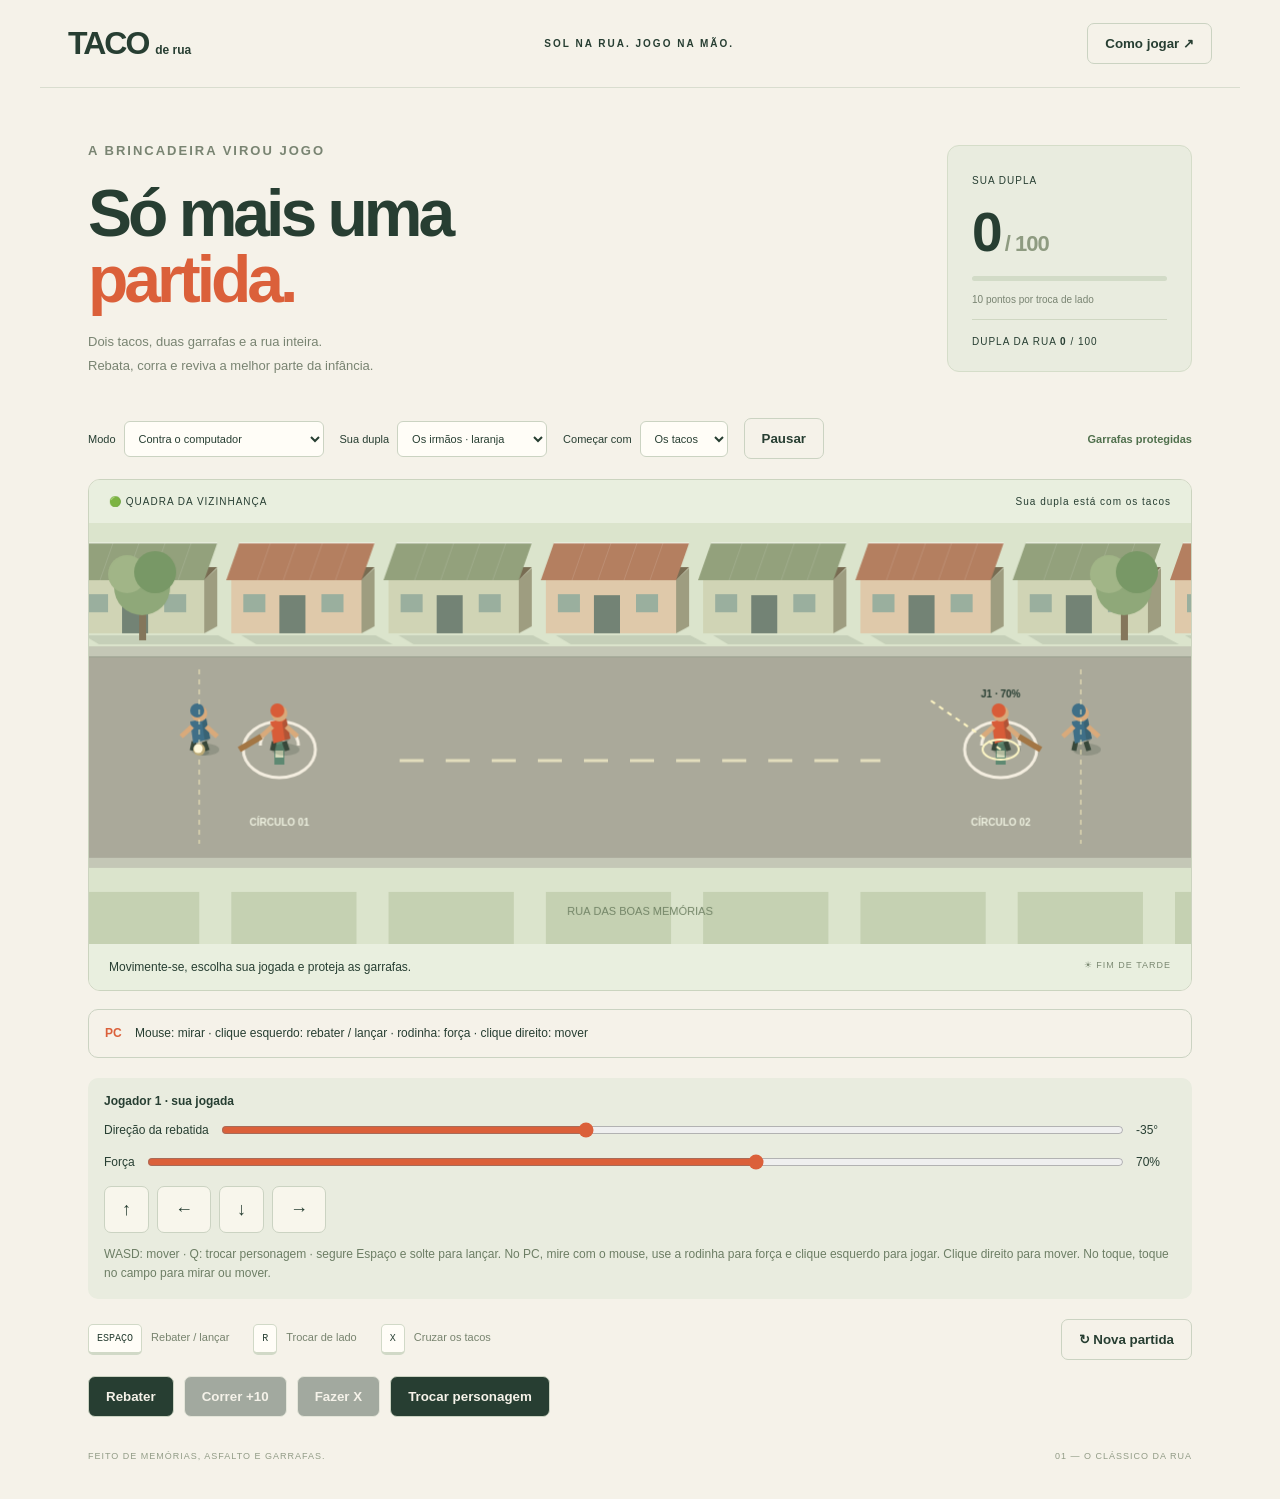
==== games/taco/index.html @ c6129a71 "Add illustrated childhood games hub with fullscreen player and Taco resume" ====
<!doctype html>
<html lang="pt-BR"><head><meta charset="utf-8"><meta name="viewport" content="width=device-width,initial-scale=1"><title>Taco de rua</title><link rel="stylesheet" href="../../style.css"></head>
<body><header><a href="../../" target="_top">TACO <small>de rua</small></a><span>SOL NA RUA. JOGO NA MÃO.</span><button id="help">Como jogar ↗</button></header><main>
<section class="intro"><div><p class="eyebrow">A BRINCADEIRA VIROU JOGO</p><h1>Só mais uma<br><em>partida.</em></h1><p>Dois tacos, duas garrafas e a rua inteira.<br>Rebata, corra e reviva a melhor parte da infância.</p></div><aside><label id="teamLabel">SUA DUPLA</label><strong><span id="score">0</span><small> / 100</small></strong><div class="progress"><i id="progress"></i></div><p>10 pontos por troca de lado</p><label><span id="enemyLabel">DUPLA DA RUA</span> <b id="enemyScore">0</b> / 100</label></aside></section>
<section class="match-options"><label>Modo <select id="mode"><option value="solo">Contra o computador</option><option value="local">2 jogadores no mesmo aparelho</option></select></label><label>Sua dupla <select id="team"><option value="orange">Os irmãos · laranja</option><option value="blue">Turma do bairro · azul</option></select></label><label>Começar com <select id="startRole"><option value="bat">Os tacos</option><option value="ball">A bolinha</option></select></label><button id="pause">Pausar</button><span id="danger">Garrafas protegidas</span></section><section class="game"><div class="strip"><span>🟢 QUADRA DA VIZINHANÇA</span><span id="phase">Com os tacos</span></div><canvas id="field" width="1100" height="420" aria-label="Rua com dois círculos, garrafas, batedores e lançadores"></canvas><div class="strip bottom"><span id="message" role="status" aria-live="polite">A bola vem aí!</span><span>☀ FIM DE TARDE</span></div></section>
<section class="mouse-guide"><span><b>PC</b> Mouse: mirar · clique esquerdo: rebater / lançar · rodinha: força · clique direito: mover</span><label id="mousePlayerLabel" hidden>Mouse controla <select id="mousePlayer"><option value="1">Jogador 1</option><option value="2">Jogador 2</option></select></label></section><section class="skill-controls"><div><b>Jogador 1 · sua jogada</b><label>Direção da rebatida <input id="angle1" type="range" min="-180" max="180" value="-35"><output id="angleValue1">-35°</output></label><label>Força <input id="power1" type="range" min="20" max="100" value="70"><output id="powerValue1">70%</output></label><div class="dpad" aria-label="Movimento do jogador 1"><button data-move="w">↑</button><button data-move="a">←</button><button data-move="s">↓</button><button data-move="d">→</button></div><p>WASD: mover · Q: trocar personagem · segure Espaço e solte para lançar. No PC, mire com o mouse, use a rodinha para força e clique esquerdo para jogar. Clique direito para mover. No toque, toque no campo para mirar ou mover.</p></div><div id="skill2" hidden><b>Jogador 2 · sua jogada</b><label>Direção da rebatida <input id="angle2" type="range" min="-180" max="180" value="35"><output id="angleValue2">35°</output></label><label>Força <input id="power2" type="range" min="20" max="100" value="70"><output id="powerValue2">70%</output></label><div class="dpad" aria-label="Movimento do jogador 2"><button data-move="arrowup">↑</button><button data-move="arrowleft">←</button><button data-move="arrowdown">↓</button><button data-move="arrowright">→</button></div><p>Setas: mover · /: trocar personagem · segure Enter e solte para lançar.</p></div></section><section class="controls"><span><kbd>ESPAÇO</kbd> Rebater / lançar</span><span><kbd>R</kbd> Trocar de lado</span><span><kbd>X</kbd> Cruzar os tacos</span><button id="restart">↻ Nova partida</button></section><section class="actions"><button id="hit">Rebater / lançar</button><button id="run">Correr +10</button><button id="cross">Fazer X</button><button id="switch">Trocar personagem</button><button id="aim">Alvo: direita ⇄</button><button id="climb">Subir no telhado</button></section><section id="localControls" hidden><p><b>Jogador 1</b> · Espaço: ação · R: correr · X: finalizar · Q: trocar personagem</p><p><b>Jogador 2</b> · Enter: ação · L: correr · K: finalizar · /: trocar personagem</p><div class="actions"><button id="p2hit">J2 · Lançar</button><button id="p2run">J2 · Correr</button><button id="p2cross">J2 · Fazer X</button><button id="p2switch">J2 · Trocar personagem</button><button id="p2climb">J2 · Subir no telhado</button><button id="p2aim">J2 · Alvo</button></div><p>As funções trocam; os controles de cada jogador continuam os mesmos. C (J1) ou M (J2) sobe/desce do telhado. Pegar uma rebatida no ar, antes de tocar o chão, dá vitória à dupla da bolinha.</p></section><footer>FEITO DE MEMÓRIAS, ASFALTO E GARRAFAS.<span>01 — O CLÁSSICO DA RUA</span></footer>
<dialog id="result"><p class="eyebrow">FIM DE PARTIDA</p><h2 id="resultTitle"></h2><p id="resultScore"></p><p id="resultStats"></p><button id="rematch">Bora uma revanche!</button><button id="dismissResult">Ver a rua</button></dialog><dialog id="rules"><button id="close" aria-label="Fechar">✕</button><p class="eyebrow">AS REGRAS DA NOSSA RUA</p><h2>Bora jogar taco?</h2><p><b>Movimento livre:</b> J1 usa WASD e Q para alternar os dois personagens. J2 usa as setas e / para alternar. Fora do círculo, sua garrafa fica vulnerável. R (J1) ou L (J2) manda a dupla correr para os círculos opostos; você também pode mover cada personagem manualmente.</p><p><b>Rebatida:</b> escolha direção e força nos controles e aperte Espaço (J1) ou Enter (J2) quando a bola estiver perto do taco. A posição, a direção e a força mudam onde a bola cai.</p><p><b>Mouse no PC:</b> mova o cursor no campo para mirar a rebatida ou o lançamento. Clique esquerdo executa a jogada com a força escolhida; a rodinha para cima aumenta a força e para baixo diminui. Clique direito manda o personagem até um ponto. No modo local, escolha qual jogador usa o mouse. A mira da rebatida permite todas as direções.</p><p><b>Bolinha:</b> mova seu personagem até a bola para pegá-la. No PC, clique direito manda o personagem selecionado até um ponto. No toque, tocar no campo ajusta a mira com a bola na mão ou manda o personagem até um ponto sem a bola. Escolha uma garrafa com o botão de alvo ou mire livremente. Segure Espaço/Enter para carregar e solte para lançar. Os botões lançam usando a força escolhida.</p><p>Cada troca completa vale 10 pontos. Aos 100, X (J1) ou K (J2) leva os tacos ao meio. Se a bola ficar no telhado, a corrida continua até 100 pontos. A dupla da bola usa C (J1), M (J2) ou o botão para subir, recuperar e depois descer. Não pode lançar de cima do telhado. Pegar uma rebatida no ar, antes do primeiro toque no chão, dá vitória à dupla da bola. Depois de pegar a bola, o lançador pode recuar, mas não avançar além da linha de coleta. Uma nova rebatida permite buscar a bola mais à frente. P pausa. O modo e a dupla escolhidos são aplicados em “Nova partida”.</p><button id="play">Entendi, bora!</button></dialog><script src="../../game.js"></script></main></body></html>
---- style.css ----
:root{--ink:#273e32;--paper:#f5f2e9;--orange:#db603a}*{box-sizing:border-box}body{margin:0;background:var(--paper);color:var(--ink);font-family:Arial,sans-serif}header{max-width:1200px;margin:auto;height:88px;display:flex;justify-content:space-between;align-items:center;border-bottom:1px solid #d9ddcf;padding:0 28px}header a{font-size:32px;font-weight:900;letter-spacing:-2px;text-decoration:none;color:var(--ink)}header small{font-size:12px;letter-spacing:0}header>span,.eyebrow{font-size:10px;letter-spacing:2px;font-weight:700}button{background:transparent;border:1px solid #cbd3c2;border-radius:7px;padding:12px 17px;color:var(--ink);font-weight:600;cursor:pointer}button:hover{background:#e1e7d7}button:focus-visible{outline:3px solid var(--orange)}main{max-width:1160px;margin:auto;padding:38px 28px}.intro{display:flex;align-items:center;justify-content:space-between;margin-bottom:28px}.eyebrow{color:var(--orange)}h1{font-size:66px;line-height:1;letter-spacing:-4px;margin:18px 0}h1 em{font-style:normal;color:var(--orange)}.intro p{color:#798472;font-size:13px;line-height:1.8}aside{background:#e9ecdf;width:245px;padding:24px;border:1px solid #d5ddc9;border-radius:12px}aside label{font-size:10px;letter-spacing:1px}aside strong{display:block;font-size:55px;letter-spacing:-3px;margin:12px 0}aside small{font-size:22px;color:#8e9b81;letter-spacing:-1px}aside p{font-size:10px!important}aside label:last-child{display:block;border-top:1px solid #cfd7c2;padding-top:16px}.progress{background:#d2dbc7;height:5px;border-radius:5px}.progress i{display:block;background:var(--orange);width:0;height:5px;transition:width .3s}.game{border:1px solid #cbd4bf;border-radius:12px;overflow:hidden}.strip{display:flex;justify-content:space-between;padding:16px 20px;font-size:10px;letter-spacing:1px;background:#e9efdf}.bottom{font-size:12px;letter-spacing:0;min-height:46px}.bottom>span:last-child{font-size:9px;letter-spacing:1px;color:#7b8972}canvas{display:block;width:100%;background:#dce4cd}.controls{display:flex;align-items:center;gap:24px;margin-top:20px;font-size:11px;color:#77836e}.controls button{margin-left:auto}kbd{display:inline-block;background:#fffdf7;border:1px solid #d1d9c7;border-bottom-width:3px;border-radius:5px;padding:8px;margin-right:6px;color:var(--ink);font-size:10px}.actions{display:flex;gap:10px;margin-top:16px}.actions button{background:var(--ink);color:var(--paper)}button[hidden]{display:none}footer{display:flex;justify-content:space-between;margin-top:34px;font-size:9px;letter-spacing:1px;color:#929c87}dialog{background:var(--paper);color:var(--ink);border:0;border-radius:14px;max-width:480px;padding:30px;line-height:1.6}dialog::backdrop{background:#20392bce}dialog p{font-size:14px}#close{float:right;border:0}#play{background:var(--ink);color:white}@media(max-width:650px){header{height:70px;padding:0 16px}header>span{display:none}main{padding:24px 14px}h1{font-size:46px}.intro{gap:14px}.intro p{font-size:11px}.eyebrow{font-size:8px;letter-spacing:1px}aside{width:150px;padding:15px}aside strong{font-size:38px}aside small{font-size:16px}aside label{font-size:8px}.controls{flex-wrap:wrap;gap:10px}.controls button{margin-left:0}.strip{padding:12px;font-size:8px}.bottom{font-size:10px}.bottom>span:last-child{display:none}.actions button{padding:13px 9px;font-size:11px;flex:1}footer{font-size:7px}footer span{display:none}}

.match-options{display:flex;align-items:center;gap:16px;margin:20px 0;font-size:11px;flex-wrap:wrap}.match-options label{display:flex;gap:8px;align-items:center}select{font:inherit;color:var(--ink);background:#fffdf7;border:1px solid #cbd3c2;border-radius:6px;padding:10px}#danger{margin-left:auto;color:#50704d;font-weight:700}#danger.exposed{color:#c34328}button:disabled{opacity:.4;cursor:default}.actions{flex-wrap:wrap}#aim{background:#e2e8d8;color:var(--ink)}.game.paused{opacity:.65}@media(max-width:650px){.match-options{gap:10px}.match-options label{flex:1;flex-wrap:wrap}#danger{margin-left:0}.actions button{min-width:90px}}

#localControls{margin-top:20px;padding:18px;background:#e9ecdf;border-radius:10px;font-size:12px;line-height:1.6}#localControls[hidden]{display:none}#result button{margin:5px 5px 0 0}#rematch{background:var(--ink);color:white}#resultTitle{font-size:28px}select{max-width:100%}

.skill-controls{display:flex;gap:20px;margin-top:20px}.skill-controls>div{flex:1;background:#e9ecdf;padding:16px;border-radius:10px;font-size:12px}.skill-controls label{display:flex;align-items:center;gap:10px;margin-top:12px;flex-wrap:wrap}.skill-controls input{flex:1;min-width:90px;accent-color:var(--orange)}.skill-controls output{min-width:40px}.skill-controls p{color:#6d7e65;line-height:1.6;margin-bottom:0}#skill2[hidden]{display:none}canvas{touch-action:none}.actions button{touch-action:manipulation}@media(max-width:650px){.skill-controls{flex-direction:column}}

.dpad{display:flex;gap:8px;margin-top:14px}.dpad button{min-width:45px;font-size:18px;background:#f8f6ec;touch-action:none;user-select:none}.dpad button:active{background:#d4ddc7}

.mouse-guide{display:flex;align-items:center;justify-content:space-between;gap:14px;flex-wrap:wrap;margin-top:18px;padding:14px 16px;border:1px solid #cbd3c2;border-radius:10px;font-size:12px;line-height:1.6}.mouse-guide b{color:var(--orange);margin-right:10px}.mouse-guide label{display:flex;align-items:center;gap:8px}.mouse-guide label[hidden]{display:none}canvas{cursor:crosshair}canvas:focus-visible{outline:3px solid var(--orange);outline-offset:-3px}

/* The hub provides navigation; leave the embedded game focused on its field. */
.embedded header,.embedded .intro,.embedded footer{display:none}.embedded main{max-width:1500px;padding:18px 24px}.embedded .match-options{margin-top:0}.embedded .game{margin-top:12px}@media(max-width:650px){.embedded main{padding:14px}}
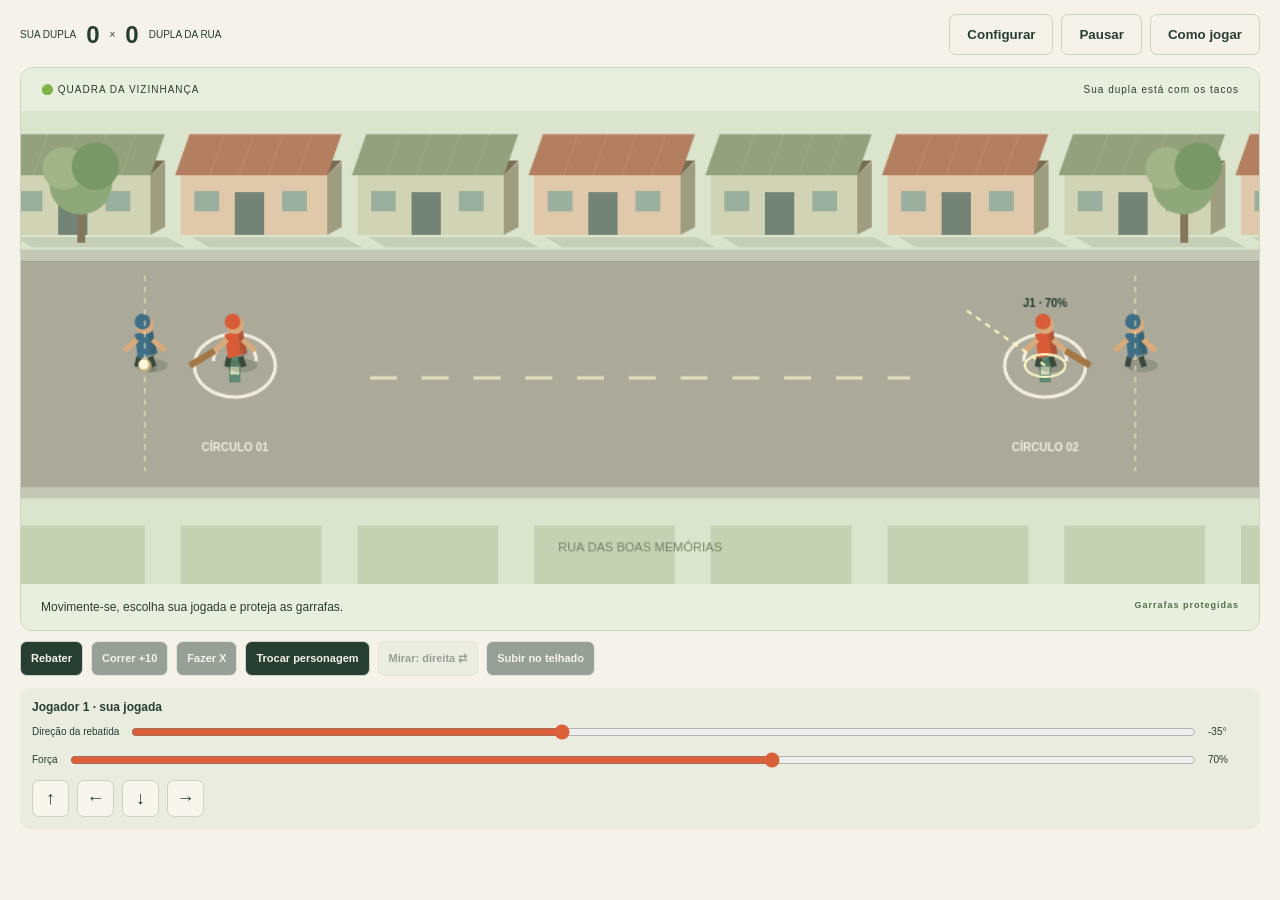
==== commit cca4267c: "Simplify Taco controls, expose roof actions and add imperfect catches" ====
--- a/games/taco/index.html
+++ b/games/taco/index.html
@@ -1,7 +1,6 @@
 <!doctype html>
 <html lang="pt-BR"><head><meta charset="utf-8"><meta name="viewport" content="width=device-width,initial-scale=1"><title>Taco de rua</title><link rel="stylesheet" href="../../style.css"></head>
-<body><header><a href="../../" target="_top">TACO <small>de rua</small></a><span>SOL NA RUA. JOGO NA MÃO.</span><button id="help">Como jogar ↗</button></header><main>
-<section class="intro"><div><p class="eyebrow">A BRINCADEIRA VIROU JOGO</p><h1>Só mais uma<br><em>partida.</em></h1><p>Dois tacos, duas garrafas e a rua inteira.<br>Rebata, corra e reviva a melhor parte da infância.</p></div><aside><label id="teamLabel">SUA DUPLA</label><strong><span id="score">0</span><small> / 100</small></strong><div class="progress"><i id="progress"></i></div><p>10 pontos por troca de lado</p><label><span id="enemyLabel">DUPLA DA RUA</span> <b id="enemyScore">0</b> / 100</label></aside></section>
-<section class="match-options"><label>Modo <select id="mode"><option value="solo">Contra o computador</option><option value="local">2 jogadores no mesmo aparelho</option></select></label><label>Sua dupla <select id="team"><option value="orange">Os irmãos · laranja</option><option value="blue">Turma do bairro · azul</option></select></label><label>Começar com <select id="startRole"><option value="bat">Os tacos</option><option value="ball">A bolinha</option></select></label><button id="pause">Pausar</button><span id="danger">Garrafas protegidas</span></section><section class="game"><div class="strip"><span>🟢 QUADRA DA VIZINHANÇA</span><span id="phase">Com os tacos</span></div><canvas id="field" width="1100" height="420" aria-label="Rua com dois círculos, garrafas, batedores e lançadores"></canvas><div class="strip bottom"><span id="message" role="status" aria-live="polite">A bola vem aí!</span><span>☀ FIM DE TARDE</span></div></section>
-<section class="mouse-guide"><span><b>PC</b> Mouse: mirar · clique esquerdo: rebater / lançar · rodinha: força · clique direito: mover</span><label id="mousePlayerLabel" hidden>Mouse controla <select id="mousePlayer"><option value="1">Jogador 1</option><option value="2">Jogador 2</option></select></label></section><section class="skill-controls"><div><b>Jogador 1 · sua jogada</b><label>Direção da rebatida <input id="angle1" type="range" min="-180" max="180" value="-35"><output id="angleValue1">-35°</output></label><label>Força <input id="power1" type="range" min="20" max="100" value="70"><output id="powerValue1">70%</output></label><div class="dpad" aria-label="Movimento do jogador 1"><button data-move="w">↑</button><button data-move="a">←</button><button data-move="s">↓</button><button data-move="d">→</button></div><p>WASD: mover · Q: trocar personagem · segure Espaço e solte para lançar. No PC, mire com o mouse, use a rodinha para força e clique esquerdo para jogar. Clique direito para mover. No toque, toque no campo para mirar ou mover.</p></div><div id="skill2" hidden><b>Jogador 2 · sua jogada</b><label>Direção da rebatida <input id="angle2" type="range" min="-180" max="180" value="35"><output id="angleValue2">35°</output></label><label>Força <input id="power2" type="range" min="20" max="100" value="70"><output id="powerValue2">70%</output></label><div class="dpad" aria-label="Movimento do jogador 2"><button data-move="arrowup">↑</button><button data-move="arrowleft">←</button><button data-move="arrowdown">↓</button><button data-move="arrowright">→</button></div><p>Setas: mover · /: trocar personagem · segure Enter e solte para lançar.</p></div></section><section class="controls"><span><kbd>ESPAÇO</kbd> Rebater / lançar</span><span><kbd>R</kbd> Trocar de lado</span><span><kbd>X</kbd> Cruzar os tacos</span><button id="restart">↻ Nova partida</button></section><section class="actions"><button id="hit">Rebater / lançar</button><button id="run">Correr +10</button><button id="cross">Fazer X</button><button id="switch">Trocar personagem</button><button id="aim">Alvo: direita ⇄</button><button id="climb">Subir no telhado</button></section><section id="localControls" hidden><p><b>Jogador 1</b> · Espaço: ação · R: correr · X: finalizar · Q: trocar personagem</p><p><b>Jogador 2</b> · Enter: ação · L: correr · K: finalizar · /: trocar personagem</p><div class="actions"><button id="p2hit">J2 · Lançar</button><button id="p2run">J2 · Correr</button><button id="p2cross">J2 · Fazer X</button><button id="p2switch">J2 · Trocar personagem</button><button id="p2climb">J2 · Subir no telhado</button><button id="p2aim">J2 · Alvo</button></div><p>As funções trocam; os controles de cada jogador continuam os mesmos. C (J1) ou M (J2) sobe/desce do telhado. Pegar uma rebatida no ar, antes de tocar o chão, dá vitória à dupla da bolinha.</p></section><footer>FEITO DE MEMÓRIAS, ASFALTO E GARRAFAS.<span>01 — O CLÁSSICO DA RUA</span></footer>
-<dialog id="result"><p class="eyebrow">FIM DE PARTIDA</p><h2 id="resultTitle"></h2><p id="resultScore"></p><p id="resultStats"></p><button id="rematch">Bora uma revanche!</button><button id="dismissResult">Ver a rua</button></dialog><dialog id="rules"><button id="close" aria-label="Fechar">✕</button><p class="eyebrow">AS REGRAS DA NOSSA RUA</p><h2>Bora jogar taco?</h2><p><b>Movimento livre:</b> J1 usa WASD e Q para alternar os dois personagens. J2 usa as setas e / para alternar. Fora do círculo, sua garrafa fica vulnerável. R (J1) ou L (J2) manda a dupla correr para os círculos opostos; você também pode mover cada personagem manualmente.</p><p><b>Rebatida:</b> escolha direção e força nos controles e aperte Espaço (J1) ou Enter (J2) quando a bola estiver perto do taco. A posição, a direção e a força mudam onde a bola cai.</p><p><b>Mouse no PC:</b> mova o cursor no campo para mirar a rebatida ou o lançamento. Clique esquerdo executa a jogada com a força escolhida; a rodinha para cima aumenta a força e para baixo diminui. Clique direito manda o personagem até um ponto. No modo local, escolha qual jogador usa o mouse. A mira da rebatida permite todas as direções.</p><p><b>Bolinha:</b> mova seu personagem até a bola para pegá-la. No PC, clique direito manda o personagem selecionado até um ponto. No toque, tocar no campo ajusta a mira com a bola na mão ou manda o personagem até um ponto sem a bola. Escolha uma garrafa com o botão de alvo ou mire livremente. Segure Espaço/Enter para carregar e solte para lançar. Os botões lançam usando a força escolhida.</p><p>Cada troca completa vale 10 pontos. Aos 100, X (J1) ou K (J2) leva os tacos ao meio. Se a bola ficar no telhado, a corrida continua até 100 pontos. A dupla da bola usa C (J1), M (J2) ou o botão para subir, recuperar e depois descer. Não pode lançar de cima do telhado. Pegar uma rebatida no ar, antes do primeiro toque no chão, dá vitória à dupla da bola. Depois de pegar a bola, o lançador pode recuar, mas não avançar além da linha de coleta. Uma nova rebatida permite buscar a bola mais à frente. P pausa. O modo e a dupla escolhidos são aplicados em “Nova partida”.</p><button id="play">Entendi, bora!</button></dialog><script src="../../game.js"></script></main></body></html>
+<body><header><a href="../../" target="_top">TACO <small>de rua</small></a><span>SOL NA RUA. JOGO NA MÃO.</span></header><main>
+<div class="game-toolbar"><div class="compact-score"><span id="teamLabel">SUA DUPLA</span> <b id="score">0</b><span>×</span><b id="enemyScore">0</b> <span id="enemyLabel">DUPLA DA RUA</span><div class="progress" hidden><i id="progress"></i></div></div><div><button id="settingsOpen">Configurar</button><button id="pause">Pausar</button><button id="help">Como jogar</button></div></div><section class="game"><div class="strip"><span>🟢 QUADRA DA VIZINHANÇA</span><span id="phase">Com os tacos</span></div><canvas id="field" width="1100" height="420" aria-label="Rua com dois círculos, garrafas, batedores e lançadores"></canvas><div class="strip bottom"><span id="message" role="status" aria-live="polite">A bola vem aí!</span><span id="danger">Garrafas protegidas</span></div></section>
+<section class="actions"><button id="hit">Rebater / lançar</button><button id="run">Correr +10</button><button id="cross">Fazer X</button><button id="switch">Trocar personagem</button><button id="aim">Alvo: direita ⇄</button><button id="climb">Subir no telhado</button></section><section id="localControls" hidden><div class="actions"><button id="p2hit">J2 · Lançar</button><button id="p2run">J2 · Correr</button><button id="p2cross">J2 · Fazer X</button><button id="p2switch">J2 · Trocar personagem</button><button id="p2climb">J2 · Subir no telhado</button><button id="p2aim">J2 · Alvo</button></div></section><section class="skill-controls"><div><b>Jogador 1 · sua jogada</b><label>Direção da rebatida <input id="angle1" type="range" min="-180" max="180" value="-35"><output id="angleValue1">-35°</output></label><label>Força <input id="power1" type="range" min="20" max="100" value="70"><output id="powerValue1">70%</output></label><div class="dpad" aria-label="Movimento do jogador 1"><button data-move="w">↑</button><button data-move="a">←</button><button data-move="s">↓</button><button data-move="d">→</button></div></div><div id="skill2" hidden><b>Jogador 2 · sua jogada</b><label>Direção da rebatida <input id="angle2" type="range" min="-180" max="180" value="35"><output id="angleValue2">35°</output></label><label>Força <input id="power2" type="range" min="20" max="100" value="70"><output id="powerValue2">70%</output></label><div class="dpad" aria-label="Movimento do jogador 2"><button data-move="arrowup">↑</button><button data-move="arrowleft">←</button><button data-move="arrowdown">↓</button><button data-move="arrowright">→</button></div></div></section><footer>FEITO DE MEMÓRIAS, ASFALTO E GARRAFAS.<span>01 — O CLÁSSICO DA RUA</span></footer>
+<dialog id="settings"><button id="settingsClose" aria-label="Fechar configurações">✕</button><h2>Sua partida</h2><section class="match-options"><label>Modo <select id="mode"><option value="solo">Contra o computador</option><option value="local">2 jogadores no mesmo aparelho</option></select></label><label>Sua dupla <select id="team"><option value="orange">Os irmãos · laranja</option><option value="blue">Turma do bairro · azul</option></select></label><label>Começar com <select id="startRole"><option value="bat">Os tacos</option><option value="ball">A bolinha</option></select></label></section><label id="mousePlayerLabel" hidden>Mouse controla <select id="mousePlayer"><option value="1">Jogador 1</option><option value="2">Jogador 2</option></select></label><button id="restart">Aplicar e começar nova partida</button></dialog><dialog id="result"><p class="eyebrow">FIM DE PARTIDA</p><h2 id="resultTitle"></h2><p id="resultScore"></p><p id="resultStats"></p><button id="rematch">Bora uma revanche!</button><button id="dismissResult">Ver a rua</button></dialog><dialog id="rules"><button id="close" aria-label="Fechar">✕</button><p class="eyebrow">AS REGRAS DA NOSSA RUA</p><h2>Bora jogar taco?</h2><p><b>Pegar a bola:</b> bolas rápidas podem escapar das mãos e cair. Se a tentativa no ar falhar, não há vitória. Use os botões Subir/Descer para buscar no telhado; ficam disponíveis para a dupla lançadora quando existe uma bola no telhado.</p><p><b>Movimento livre:</b> J1 usa WASD e Q para alternar os dois personagens. J2 usa as setas e / para alternar. Fora do círculo, sua garrafa fica vulnerável. R (J1) ou L (J2) manda a dupla correr para os círculos opostos; você também pode mover cada personagem manualmente.</p><p><b>Rebatida:</b> escolha direção e força nos controles e aperte Espaço (J1) ou Enter (J2) quando a bola estiver perto do taco. A posição, a direção e a força mudam onde a bola cai.</p><p><b>Mouse no PC:</b> mova o cursor no campo para mirar a rebatida ou o lançamento. Clique esquerdo executa a jogada com a força escolhida; a rodinha para cima aumenta a força e para baixo diminui. Clique direito manda o personagem até um ponto. No modo local, escolha qual jogador usa o mouse. A mira da rebatida permite todas as direções.</p><p><b>Bolinha:</b> mova seu personagem até a bola para pegá-la. No PC, clique direito manda o personagem selecionado até um ponto. No toque, tocar no campo ajusta a mira com a bola na mão ou manda o personagem até um ponto sem a bola. Escolha uma garrafa com o botão de alvo ou mire livremente. Segure Espaço/Enter para carregar e solte para lançar. Os botões lançam usando a força escolhida.</p><p>Cada troca completa vale 10 pontos. Aos 100, X (J1) ou K (J2) leva os tacos ao meio. Se a bola ficar no telhado, a corrida continua até 100 pontos. A dupla da bola usa C (J1), M (J2) ou o botão para subir, recuperar e depois descer. Não pode lançar de cima do telhado. Pegar uma rebatida no ar, antes do primeiro toque no chão, dá vitória à dupla da bola. Depois de pegar a bola, o lançador pode recuar, mas não avançar além da linha de coleta. Uma nova rebatida permite buscar a bola mais à frente. P pausa. O modo e a dupla escolhidos são aplicados em “Nova partida”.</p><button id="play">Entendi, bora!</button></dialog><script src="../../game.js"></script></main></body></html>
--- a/style.css
+++ b/style.css
@@ -12,3 +12,5 @@
 
 /* The hub provides navigation; leave the embedded game focused on its field. */
 .embedded header,.embedded .intro,.embedded footer{display:none}.embedded main{max-width:1500px;padding:18px 24px}.embedded .match-options{margin-top:0}.embedded .game{margin-top:12px}@media(max-width:650px){.embedded main{padding:14px}}
+/* Compact play screen: help and setup live in dialogs. */
+header,.intro,footer{display:none}main,.embedded main{max-width:1400px;padding:14px 20px}.game-toolbar{display:flex;align-items:center;justify-content:space-between;gap:12px;margin-bottom:12px}.game-toolbar>div:last-child{display:flex;gap:8px}.compact-score{display:flex;align-items:center;gap:10px;font-size:10px}.compact-score b{font-size:24px}.skill-controls{margin-top:12px;gap:12px}.skill-controls>div{padding:12px}.skill-controls label{margin-top:8px;font-size:10px}.dpad{margin-top:10px}.dpad button{padding:7px;min-width:37px}.actions{margin-top:10px;gap:8px}.actions button{padding:10px;font-size:11px}#localControls{padding:12px;margin-top:12px}.game-bottom{padding:10px}#settings .match-options{flex-direction:column;align-items:stretch}#settingsClose{float:right;border:0}#settings #mousePlayerLabel{display:flex;gap:8px;align-items:center;margin:16px 0}#settings #mousePlayerLabel[hidden]{display:none}#rules{max-height:85dvh;overflow:auto}#close{position:sticky;top:0;background:var(--paper)}button:disabled{opacity:.45;cursor:default}@media(max-width:650px){main,.embedded main{padding:10px}.game-toolbar{flex-wrap:wrap}.game-toolbar>div:last-child{margin-left:auto}.game-toolbar button{font-size:10px;padding:9px}.compact-score{font-size:8px}.skill-controls{gap:8px}.skill-controls>div{padding:10px}.skill-controls input{min-width:60px}.actions button{min-width:85px}#danger{font-size:8px}}
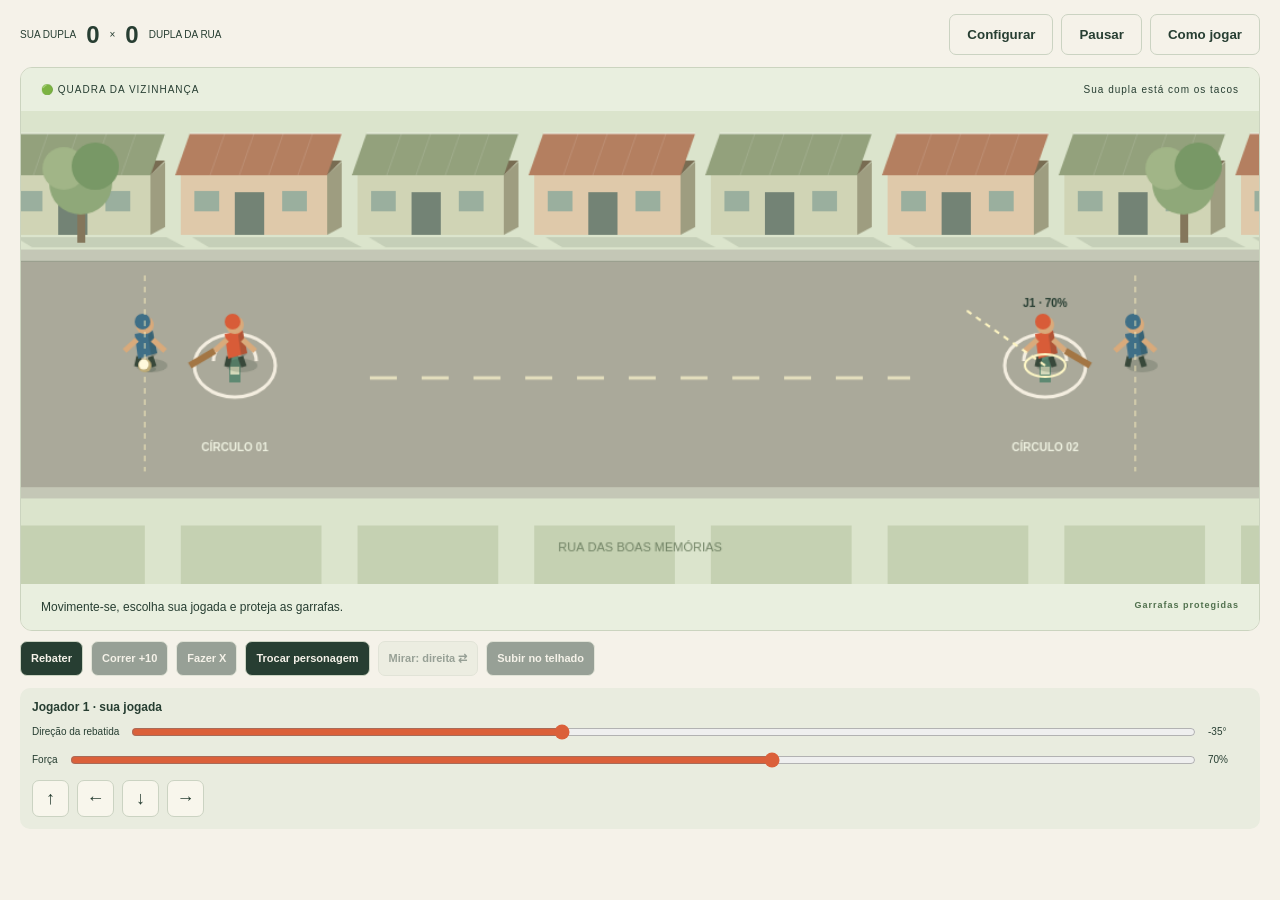
==== commit 54953749: "Restrict rebatted ball collection to the opposite-side fielder" ====
--- a/games/taco/index.html
+++ b/games/taco/index.html
@@ -3,4 +3,4 @@
 <body><header><a href="../../" target="_top">TACO <small>de rua</small></a><span>SOL NA RUA. JOGO NA MÃO.</span></header><main>
 <div class="game-toolbar"><div class="compact-score"><span id="teamLabel">SUA DUPLA</span> <b id="score">0</b><span>×</span><b id="enemyScore">0</b> <span id="enemyLabel">DUPLA DA RUA</span><div class="progress" hidden><i id="progress"></i></div></div><div><button id="settingsOpen">Configurar</button><button id="pause">Pausar</button><button id="help">Como jogar</button></div></div><section class="game"><div class="strip"><span>🟢 QUADRA DA VIZINHANÇA</span><span id="phase">Com os tacos</span></div><canvas id="field" width="1100" height="420" aria-label="Rua com dois círculos, garrafas, batedores e lançadores"></canvas><div class="strip bottom"><span id="message" role="status" aria-live="polite">A bola vem aí!</span><span id="danger">Garrafas protegidas</span></div></section>
 <section class="actions"><button id="hit">Rebater / lançar</button><button id="run">Correr +10</button><button id="cross">Fazer X</button><button id="switch">Trocar personagem</button><button id="aim">Alvo: direita ⇄</button><button id="climb">Subir no telhado</button></section><section id="localControls" hidden><div class="actions"><button id="p2hit">J2 · Lançar</button><button id="p2run">J2 · Correr</button><button id="p2cross">J2 · Fazer X</button><button id="p2switch">J2 · Trocar personagem</button><button id="p2climb">J2 · Subir no telhado</button><button id="p2aim">J2 · Alvo</button></div></section><section class="skill-controls"><div><b>Jogador 1 · sua jogada</b><label>Direção da rebatida <input id="angle1" type="range" min="-180" max="180" value="-35"><output id="angleValue1">-35°</output></label><label>Força <input id="power1" type="range" min="20" max="100" value="70"><output id="powerValue1">70%</output></label><div class="dpad" aria-label="Movimento do jogador 1"><button data-move="w">↑</button><button data-move="a">←</button><button data-move="s">↓</button><button data-move="d">→</button></div></div><div id="skill2" hidden><b>Jogador 2 · sua jogada</b><label>Direção da rebatida <input id="angle2" type="range" min="-180" max="180" value="35"><output id="angleValue2">35°</output></label><label>Força <input id="power2" type="range" min="20" max="100" value="70"><output id="powerValue2">70%</output></label><div class="dpad" aria-label="Movimento do jogador 2"><button data-move="arrowup">↑</button><button data-move="arrowleft">←</button><button data-move="arrowdown">↓</button><button data-move="arrowright">→</button></div></div></section><footer>FEITO DE MEMÓRIAS, ASFALTO E GARRAFAS.<span>01 — O CLÁSSICO DA RUA</span></footer>
-<dialog id="settings"><button id="settingsClose" aria-label="Fechar configurações">✕</button><h2>Sua partida</h2><section class="match-options"><label>Modo <select id="mode"><option value="solo">Contra o computador</option><option value="local">2 jogadores no mesmo aparelho</option></select></label><label>Sua dupla <select id="team"><option value="orange">Os irmãos · laranja</option><option value="blue">Turma do bairro · azul</option></select></label><label>Começar com <select id="startRole"><option value="bat">Os tacos</option><option value="ball">A bolinha</option></select></label></section><label id="mousePlayerLabel" hidden>Mouse controla <select id="mousePlayer"><option value="1">Jogador 1</option><option value="2">Jogador 2</option></select></label><button id="restart">Aplicar e começar nova partida</button></dialog><dialog id="result"><p class="eyebrow">FIM DE PARTIDA</p><h2 id="resultTitle"></h2><p id="resultScore"></p><p id="resultStats"></p><button id="rematch">Bora uma revanche!</button><button id="dismissResult">Ver a rua</button></dialog><dialog id="rules"><button id="close" aria-label="Fechar">✕</button><p class="eyebrow">AS REGRAS DA NOSSA RUA</p><h2>Bora jogar taco?</h2><p><b>Pegar a bola:</b> bolas rápidas podem escapar das mãos e cair. Se a tentativa no ar falhar, não há vitória. Use os botões Subir/Descer para buscar no telhado; ficam disponíveis para a dupla lançadora quando existe uma bola no telhado.</p><p><b>Movimento livre:</b> J1 usa WASD e Q para alternar os dois personagens. J2 usa as setas e / para alternar. Fora do círculo, sua garrafa fica vulnerável. R (J1) ou L (J2) manda a dupla correr para os círculos opostos; você também pode mover cada personagem manualmente.</p><p><b>Rebatida:</b> escolha direção e força nos controles e aperte Espaço (J1) ou Enter (J2) quando a bola estiver perto do taco. A posição, a direção e a força mudam onde a bola cai.</p><p><b>Mouse no PC:</b> mova o cursor no campo para mirar a rebatida ou o lançamento. Clique esquerdo executa a jogada com a força escolhida; a rodinha para cima aumenta a força e para baixo diminui. Clique direito manda o personagem até um ponto. No modo local, escolha qual jogador usa o mouse. A mira da rebatida permite todas as direções.</p><p><b>Bolinha:</b> mova seu personagem até a bola para pegá-la. No PC, clique direito manda o personagem selecionado até um ponto. No toque, tocar no campo ajusta a mira com a bola na mão ou manda o personagem até um ponto sem a bola. Escolha uma garrafa com o botão de alvo ou mire livremente. Segure Espaço/Enter para carregar e solte para lançar. Os botões lançam usando a força escolhida.</p><p>Cada troca completa vale 10 pontos. Aos 100, X (J1) ou K (J2) leva os tacos ao meio. Se a bola ficar no telhado, a corrida continua até 100 pontos. A dupla da bola usa C (J1), M (J2) ou o botão para subir, recuperar e depois descer. Não pode lançar de cima do telhado. Pegar uma rebatida no ar, antes do primeiro toque no chão, dá vitória à dupla da bola. Depois de pegar a bola, o lançador pode recuar, mas não avançar além da linha de coleta. Uma nova rebatida permite buscar a bola mais à frente. P pausa. O modo e a dupla escolhidos são aplicados em “Nova partida”.</p><button id="play">Entendi, bora!</button></dialog><script src="../../game.js"></script></main></body></html>
+<dialog id="settings"><button id="settingsClose" aria-label="Fechar configurações">✕</button><h2>Sua partida</h2><section class="match-options"><label>Modo <select id="mode"><option value="solo">Contra o computador</option><option value="local">2 jogadores no mesmo aparelho</option></select></label><label>Sua dupla <select id="team"><option value="orange">Os irmãos · laranja</option><option value="blue">Turma do bairro · azul</option></select></label><label>Começar com <select id="startRole"><option value="bat">Os tacos</option><option value="ball">A bolinha</option></select></label></section><label id="mousePlayerLabel" hidden>Mouse controla <select id="mousePlayer"><option value="1">Jogador 1</option><option value="2">Jogador 2</option></select></label><button id="restart">Aplicar e começar nova partida</button></dialog><dialog id="result"><p class="eyebrow">FIM DE PARTIDA</p><h2 id="resultTitle"></h2><p id="resultScore"></p><p id="resultStats"></p><button id="rematch">Bora uma revanche!</button><button id="dismissResult">Ver a rua</button></dialog><dialog id="rules"><button id="close" aria-label="Fechar">✕</button><p class="eyebrow">AS REGRAS DA NOSSA RUA</p><h2>Bora jogar taco?</h2><p><b>Lado da coleta:</b> rebatida do batedor da direita só pode ser recolhida pelo lançador da esquerda; rebatida da esquerda, só pelo lançador da direita. Vale no chão, no ar e no telhado, mesmo depois das corridas. Troque de personagem para controlar o lançador correto.</p><p><b>Pegar a bola:</b> bolas rápidas podem escapar das mãos e cair. Se a tentativa no ar falhar, não há vitória. Use os botões Subir/Descer para buscar no telhado; ficam disponíveis para a dupla lançadora quando existe uma bola no telhado.</p><p><b>Movimento livre:</b> J1 usa WASD e Q para alternar os dois personagens. J2 usa as setas e / para alternar. Fora do círculo, sua garrafa fica vulnerável. R (J1) ou L (J2) manda a dupla correr para os círculos opostos; você também pode mover cada personagem manualmente.</p><p><b>Rebatida:</b> escolha direção e força nos controles e aperte Espaço (J1) ou Enter (J2) quando a bola estiver perto do taco. A posição, a direção e a força mudam onde a bola cai.</p><p><b>Mouse no PC:</b> mova o cursor no campo para mirar a rebatida ou o lançamento. Clique esquerdo executa a jogada com a força escolhida; a rodinha para cima aumenta a força e para baixo diminui. Clique direito manda o personagem até um ponto. No modo local, escolha qual jogador usa o mouse. A mira da rebatida permite todas as direções.</p><p><b>Bolinha:</b> mova seu personagem até a bola para pegá-la. No PC, clique direito manda o personagem selecionado até um ponto. No toque, tocar no campo ajusta a mira com a bola na mão ou manda o personagem até um ponto sem a bola. Escolha uma garrafa com o botão de alvo ou mire livremente. Segure Espaço/Enter para carregar e solte para lançar. Os botões lançam usando a força escolhida.</p><p>Cada troca completa vale 10 pontos. Aos 100, X (J1) ou K (J2) leva os tacos ao meio. Se a bola ficar no telhado, a corrida continua até 100 pontos. A dupla da bola usa C (J1), M (J2) ou o botão para subir, recuperar e depois descer. Não pode lançar de cima do telhado. Pegar uma rebatida no ar, antes do primeiro toque no chão, dá vitória à dupla da bola. Depois de pegar a bola, o lançador pode recuar, mas não avançar além da linha de coleta. Uma nova rebatida permite buscar a bola mais à frente. P pausa. O modo e a dupla escolhidos são aplicados em “Nova partida”.</p><button id="play">Entendi, bora!</button></dialog><script src="../../game.js"></script></main></body></html>
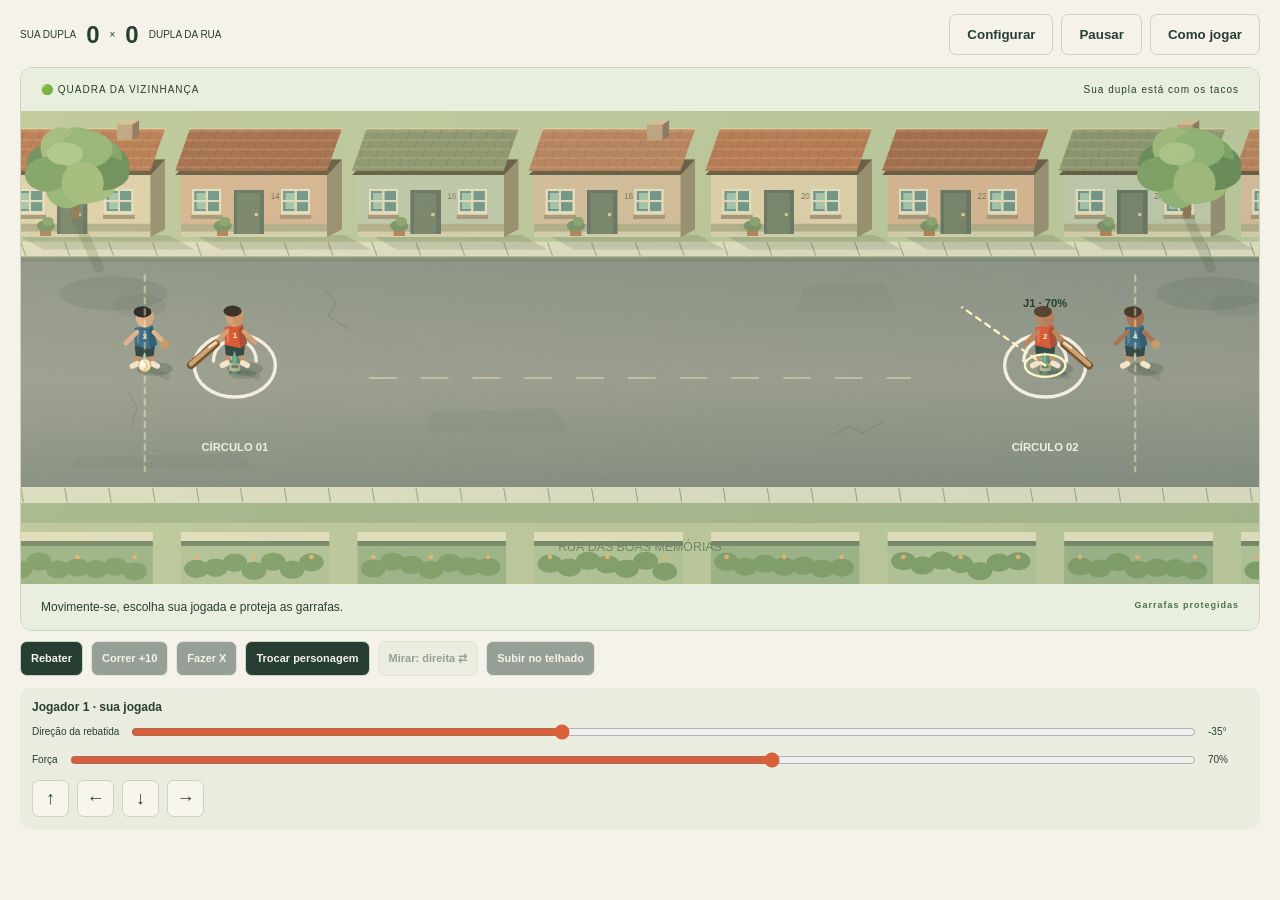
==== commit 65c503de: "Upgrade Taco graphics with textured scenery, animated players and visual effects" ====
--- a/games/taco/index.html
+++ b/games/taco/index.html
@@ -3,4 +3,4 @@
 <body><header><a href="../../" target="_top">TACO <small>de rua</small></a><span>SOL NA RUA. JOGO NA MÃO.</span></header><main>
 <div class="game-toolbar"><div class="compact-score"><span id="teamLabel">SUA DUPLA</span> <b id="score">0</b><span>×</span><b id="enemyScore">0</b> <span id="enemyLabel">DUPLA DA RUA</span><div class="progress" hidden><i id="progress"></i></div></div><div><button id="settingsOpen">Configurar</button><button id="pause">Pausar</button><button id="help">Como jogar</button></div></div><section class="game"><div class="strip"><span>🟢 QUADRA DA VIZINHANÇA</span><span id="phase">Com os tacos</span></div><canvas id="field" width="1100" height="420" aria-label="Rua com dois círculos, garrafas, batedores e lançadores"></canvas><div class="strip bottom"><span id="message" role="status" aria-live="polite">A bola vem aí!</span><span id="danger">Garrafas protegidas</span></div></section>
 <section class="actions"><button id="hit">Rebater / lançar</button><button id="run">Correr +10</button><button id="cross">Fazer X</button><button id="switch">Trocar personagem</button><button id="aim">Alvo: direita ⇄</button><button id="climb">Subir no telhado</button></section><section id="localControls" hidden><div class="actions"><button id="p2hit">J2 · Lançar</button><button id="p2run">J2 · Correr</button><button id="p2cross">J2 · Fazer X</button><button id="p2switch">J2 · Trocar personagem</button><button id="p2climb">J2 · Subir no telhado</button><button id="p2aim">J2 · Alvo</button></div></section><section class="skill-controls"><div><b>Jogador 1 · sua jogada</b><label>Direção da rebatida <input id="angle1" type="range" min="-180" max="180" value="-35"><output id="angleValue1">-35°</output></label><label>Força <input id="power1" type="range" min="20" max="100" value="70"><output id="powerValue1">70%</output></label><div class="dpad" aria-label="Movimento do jogador 1"><button data-move="w">↑</button><button data-move="a">←</button><button data-move="s">↓</button><button data-move="d">→</button></div></div><div id="skill2" hidden><b>Jogador 2 · sua jogada</b><label>Direção da rebatida <input id="angle2" type="range" min="-180" max="180" value="35"><output id="angleValue2">35°</output></label><label>Força <input id="power2" type="range" min="20" max="100" value="70"><output id="powerValue2">70%</output></label><div class="dpad" aria-label="Movimento do jogador 2"><button data-move="arrowup">↑</button><button data-move="arrowleft">←</button><button data-move="arrowdown">↓</button><button data-move="arrowright">→</button></div></div></section><footer>FEITO DE MEMÓRIAS, ASFALTO E GARRAFAS.<span>01 — O CLÁSSICO DA RUA</span></footer>
-<dialog id="settings"><button id="settingsClose" aria-label="Fechar configurações">✕</button><h2>Sua partida</h2><section class="match-options"><label>Modo <select id="mode"><option value="solo">Contra o computador</option><option value="local">2 jogadores no mesmo aparelho</option></select></label><label>Sua dupla <select id="team"><option value="orange">Os irmãos · laranja</option><option value="blue">Turma do bairro · azul</option></select></label><label>Começar com <select id="startRole"><option value="bat">Os tacos</option><option value="ball">A bolinha</option></select></label></section><label id="mousePlayerLabel" hidden>Mouse controla <select id="mousePlayer"><option value="1">Jogador 1</option><option value="2">Jogador 2</option></select></label><button id="restart">Aplicar e começar nova partida</button></dialog><dialog id="result"><p class="eyebrow">FIM DE PARTIDA</p><h2 id="resultTitle"></h2><p id="resultScore"></p><p id="resultStats"></p><button id="rematch">Bora uma revanche!</button><button id="dismissResult">Ver a rua</button></dialog><dialog id="rules"><button id="close" aria-label="Fechar">✕</button><p class="eyebrow">AS REGRAS DA NOSSA RUA</p><h2>Bora jogar taco?</h2><p><b>Lado da coleta:</b> rebatida do batedor da direita só pode ser recolhida pelo lançador da esquerda; rebatida da esquerda, só pelo lançador da direita. Vale no chão, no ar e no telhado, mesmo depois das corridas. Troque de personagem para controlar o lançador correto.</p><p><b>Pegar a bola:</b> bolas rápidas podem escapar das mãos e cair. Se a tentativa no ar falhar, não há vitória. Use os botões Subir/Descer para buscar no telhado; ficam disponíveis para a dupla lançadora quando existe uma bola no telhado.</p><p><b>Movimento livre:</b> J1 usa WASD e Q para alternar os dois personagens. J2 usa as setas e / para alternar. Fora do círculo, sua garrafa fica vulnerável. R (J1) ou L (J2) manda a dupla correr para os círculos opostos; você também pode mover cada personagem manualmente.</p><p><b>Rebatida:</b> escolha direção e força nos controles e aperte Espaço (J1) ou Enter (J2) quando a bola estiver perto do taco. A posição, a direção e a força mudam onde a bola cai.</p><p><b>Mouse no PC:</b> mova o cursor no campo para mirar a rebatida ou o lançamento. Clique esquerdo executa a jogada com a força escolhida; a rodinha para cima aumenta a força e para baixo diminui. Clique direito manda o personagem até um ponto. No modo local, escolha qual jogador usa o mouse. A mira da rebatida permite todas as direções.</p><p><b>Bolinha:</b> mova seu personagem até a bola para pegá-la. No PC, clique direito manda o personagem selecionado até um ponto. No toque, tocar no campo ajusta a mira com a bola na mão ou manda o personagem até um ponto sem a bola. Escolha uma garrafa com o botão de alvo ou mire livremente. Segure Espaço/Enter para carregar e solte para lançar. Os botões lançam usando a força escolhida.</p><p>Cada troca completa vale 10 pontos. Aos 100, X (J1) ou K (J2) leva os tacos ao meio. Se a bola ficar no telhado, a corrida continua até 100 pontos. A dupla da bola usa C (J1), M (J2) ou o botão para subir, recuperar e depois descer. Não pode lançar de cima do telhado. Pegar uma rebatida no ar, antes do primeiro toque no chão, dá vitória à dupla da bola. Depois de pegar a bola, o lançador pode recuar, mas não avançar além da linha de coleta. Uma nova rebatida permite buscar a bola mais à frente. P pausa. O modo e a dupla escolhidos são aplicados em “Nova partida”.</p><button id="play">Entendi, bora!</button></dialog><script src="../../game.js"></script></main></body></html>
+<dialog id="settings"><button id="settingsClose" aria-label="Fechar configurações">✕</button><h2>Sua partida</h2><section class="match-options"><label>Modo <select id="mode"><option value="solo">Contra o computador</option><option value="local">2 jogadores no mesmo aparelho</option></select></label><label>Sua dupla <select id="team"><option value="orange">Os irmãos · laranja</option><option value="blue">Turma do bairro · azul</option></select></label><label>Começar com <select id="startRole"><option value="bat">Os tacos</option><option value="ball">A bolinha</option></select></label></section><label id="mousePlayerLabel" hidden>Mouse controla <select id="mousePlayer"><option value="1">Jogador 1</option><option value="2">Jogador 2</option></select></label><button id="restart">Aplicar e começar nova partida</button></dialog><dialog id="result"><p class="eyebrow">FIM DE PARTIDA</p><h2 id="resultTitle"></h2><p id="resultScore"></p><p id="resultStats"></p><button id="rematch">Bora uma revanche!</button><button id="dismissResult">Ver a rua</button></dialog><dialog id="rules"><button id="close" aria-label="Fechar">✕</button><p class="eyebrow">AS REGRAS DA NOSSA RUA</p><h2>Bora jogar taco?</h2><p><b>Lado da coleta:</b> rebatida do batedor da direita só pode ser recolhida pelo lançador da esquerda; rebatida da esquerda, só pelo lançador da direita. Vale no chão, no ar e no telhado, mesmo depois das corridas. Troque de personagem para controlar o lançador correto.</p><p><b>Pegar a bola:</b> bolas rápidas podem escapar das mãos e cair. Se a tentativa no ar falhar, não há vitória. Use os botões Subir/Descer para buscar no telhado; ficam disponíveis para a dupla lançadora quando existe uma bola no telhado.</p><p><b>Movimento livre:</b> J1 usa WASD e Q para alternar os dois personagens. J2 usa as setas e / para alternar. Fora do círculo, sua garrafa fica vulnerável. R (J1) ou L (J2) manda a dupla correr para os círculos opostos; você também pode mover cada personagem manualmente.</p><p><b>Rebatida:</b> escolha direção e força nos controles e aperte Espaço (J1) ou Enter (J2) quando a bola estiver perto do taco. A posição, a direção e a força mudam onde a bola cai.</p><p><b>Mouse no PC:</b> mova o cursor no campo para mirar a rebatida ou o lançamento. Clique esquerdo executa a jogada com a força escolhida; a rodinha para cima aumenta a força e para baixo diminui. Clique direito manda o personagem até um ponto. No modo local, escolha qual jogador usa o mouse. A mira da rebatida permite todas as direções.</p><p><b>Bolinha:</b> mova seu personagem até a bola para pegá-la. No PC, clique direito manda o personagem selecionado até um ponto. No toque, tocar no campo ajusta a mira com a bola na mão ou manda o personagem até um ponto sem a bola. Escolha uma garrafa com o botão de alvo ou mire livremente. Segure Espaço/Enter para carregar e solte para lançar. Os botões lançam usando a força escolhida.</p><p>Cada troca completa vale 10 pontos. Aos 100, X (J1) ou K (J2) leva os tacos ao meio. Se a bola ficar no telhado, a corrida continua até 100 pontos. A dupla da bola usa C (J1), M (J2) ou o botão para subir, recuperar e depois descer. Não pode lançar de cima do telhado. Pegar uma rebatida no ar, antes do primeiro toque no chão, dá vitória à dupla da bola. Depois de pegar a bola, o lançador pode recuar, mas não avançar além da linha de coleta. Uma nova rebatida permite buscar a bola mais à frente. P pausa. O modo e a dupla escolhidos são aplicados em “Nova partida”.</p><button id="play">Entendi, bora!</button></dialog><script src="../../visuals.js"></script><script src="../../game.js"></script></main></body></html>
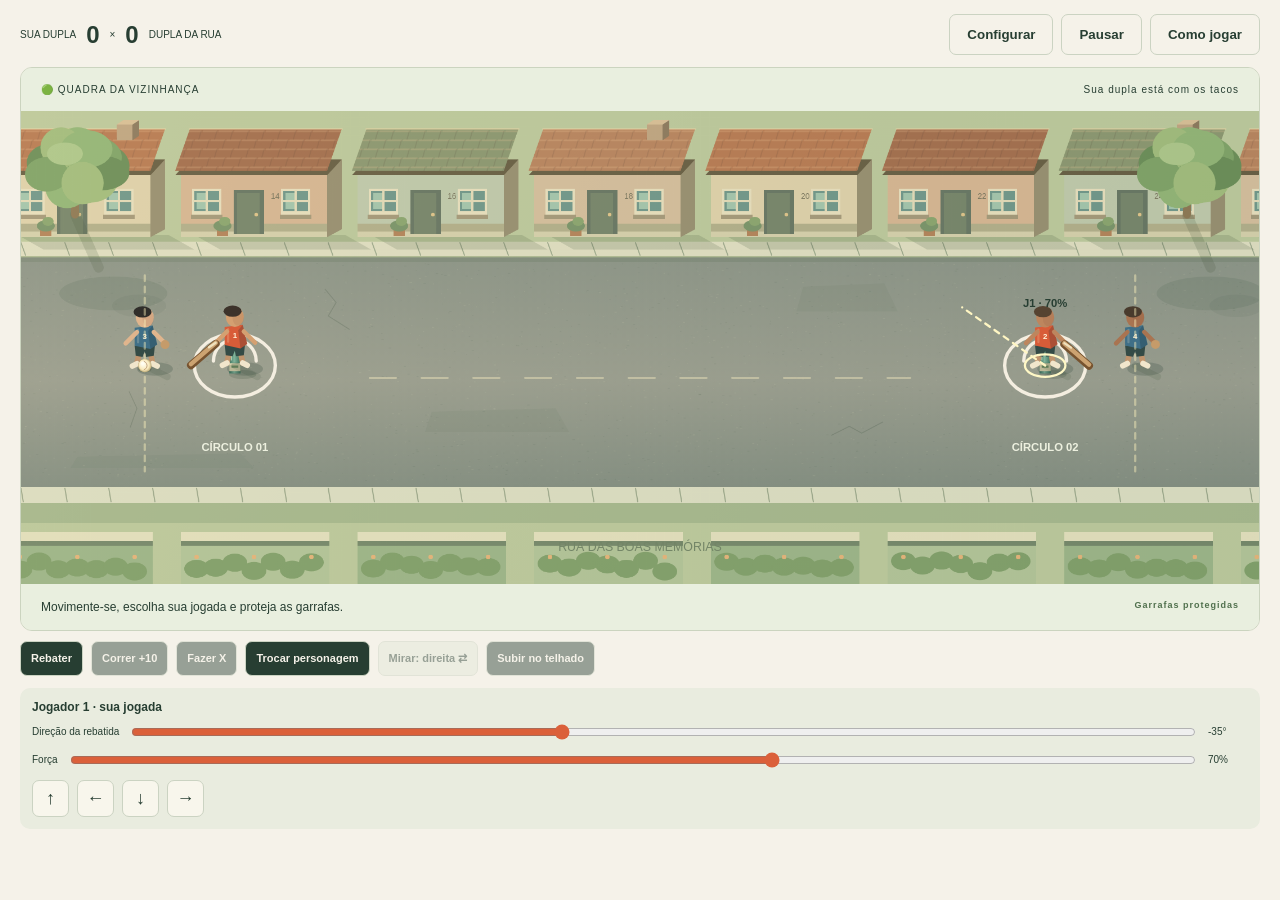
==== commit 6e0a7d3b: "Treat same-side body and bat hits as accidental deflections with reactions" ====
--- a/games/taco/index.html
+++ b/games/taco/index.html
@@ -3,4 +3,4 @@
 <body><header><a href="../../" target="_top">TACO <small>de rua</small></a><span>SOL NA RUA. JOGO NA MÃO.</span></header><main>
 <div class="game-toolbar"><div class="compact-score"><span id="teamLabel">SUA DUPLA</span> <b id="score">0</b><span>×</span><b id="enemyScore">0</b> <span id="enemyLabel">DUPLA DA RUA</span><div class="progress" hidden><i id="progress"></i></div></div><div><button id="settingsOpen">Configurar</button><button id="pause">Pausar</button><button id="help">Como jogar</button></div></div><section class="game"><div class="strip"><span>🟢 QUADRA DA VIZINHANÇA</span><span id="phase">Com os tacos</span></div><canvas id="field" width="1100" height="420" aria-label="Rua com dois círculos, garrafas, batedores e lançadores"></canvas><div class="strip bottom"><span id="message" role="status" aria-live="polite">A bola vem aí!</span><span id="danger">Garrafas protegidas</span></div></section>
 <section class="actions"><button id="hit">Rebater / lançar</button><button id="run">Correr +10</button><button id="cross">Fazer X</button><button id="switch">Trocar personagem</button><button id="aim">Alvo: direita ⇄</button><button id="climb">Subir no telhado</button></section><section id="localControls" hidden><div class="actions"><button id="p2hit">J2 · Lançar</button><button id="p2run">J2 · Correr</button><button id="p2cross">J2 · Fazer X</button><button id="p2switch">J2 · Trocar personagem</button><button id="p2climb">J2 · Subir no telhado</button><button id="p2aim">J2 · Alvo</button></div></section><section class="skill-controls"><div><b>Jogador 1 · sua jogada</b><label>Direção da rebatida <input id="angle1" type="range" min="-180" max="180" value="-35"><output id="angleValue1">-35°</output></label><label>Força <input id="power1" type="range" min="20" max="100" value="70"><output id="powerValue1">70%</output></label><div class="dpad" aria-label="Movimento do jogador 1"><button data-move="w">↑</button><button data-move="a">←</button><button data-move="s">↓</button><button data-move="d">→</button></div></div><div id="skill2" hidden><b>Jogador 2 · sua jogada</b><label>Direção da rebatida <input id="angle2" type="range" min="-180" max="180" value="35"><output id="angleValue2">35°</output></label><label>Força <input id="power2" type="range" min="20" max="100" value="70"><output id="powerValue2">70%</output></label><div class="dpad" aria-label="Movimento do jogador 2"><button data-move="arrowup">↑</button><button data-move="arrowleft">←</button><button data-move="arrowdown">↓</button><button data-move="arrowright">→</button></div></div></section><footer>FEITO DE MEMÓRIAS, ASFALTO E GARRAFAS.<span>01 — O CLÁSSICO DA RUA</span></footer>
-<dialog id="settings"><button id="settingsClose" aria-label="Fechar configurações">✕</button><h2>Sua partida</h2><section class="match-options"><label>Modo <select id="mode"><option value="solo">Contra o computador</option><option value="local">2 jogadores no mesmo aparelho</option></select></label><label>Sua dupla <select id="team"><option value="orange">Os irmãos · laranja</option><option value="blue">Turma do bairro · azul</option></select></label><label>Começar com <select id="startRole"><option value="bat">Os tacos</option><option value="ball">A bolinha</option></select></label></section><label id="mousePlayerLabel" hidden>Mouse controla <select id="mousePlayer"><option value="1">Jogador 1</option><option value="2">Jogador 2</option></select></label><button id="restart">Aplicar e começar nova partida</button></dialog><dialog id="result"><p class="eyebrow">FIM DE PARTIDA</p><h2 id="resultTitle"></h2><p id="resultScore"></p><p id="resultStats"></p><button id="rematch">Bora uma revanche!</button><button id="dismissResult">Ver a rua</button></dialog><dialog id="rules"><button id="close" aria-label="Fechar">✕</button><p class="eyebrow">AS REGRAS DA NOSSA RUA</p><h2>Bora jogar taco?</h2><p><b>Lado da coleta:</b> rebatida do batedor da direita só pode ser recolhida pelo lançador da esquerda; rebatida da esquerda, só pelo lançador da direita. Vale no chão, no ar e no telhado, mesmo depois das corridas. Troque de personagem para controlar o lançador correto.</p><p><b>Pegar a bola:</b> bolas rápidas podem escapar das mãos e cair. Se a tentativa no ar falhar, não há vitória. Use os botões Subir/Descer para buscar no telhado; ficam disponíveis para a dupla lançadora quando existe uma bola no telhado.</p><p><b>Movimento livre:</b> J1 usa WASD e Q para alternar os dois personagens. J2 usa as setas e / para alternar. Fora do círculo, sua garrafa fica vulnerável. R (J1) ou L (J2) manda a dupla correr para os círculos opostos; você também pode mover cada personagem manualmente.</p><p><b>Rebatida:</b> escolha direção e força nos controles e aperte Espaço (J1) ou Enter (J2) quando a bola estiver perto do taco. A posição, a direção e a força mudam onde a bola cai.</p><p><b>Mouse no PC:</b> mova o cursor no campo para mirar a rebatida ou o lançamento. Clique esquerdo executa a jogada com a força escolhida; a rodinha para cima aumenta a força e para baixo diminui. Clique direito manda o personagem até um ponto. No modo local, escolha qual jogador usa o mouse. A mira da rebatida permite todas as direções.</p><p><b>Bolinha:</b> mova seu personagem até a bola para pegá-la. No PC, clique direito manda o personagem selecionado até um ponto. No toque, tocar no campo ajusta a mira com a bola na mão ou manda o personagem até um ponto sem a bola. Escolha uma garrafa com o botão de alvo ou mire livremente. Segure Espaço/Enter para carregar e solte para lançar. Os botões lançam usando a força escolhida.</p><p>Cada troca completa vale 10 pontos. Aos 100, X (J1) ou K (J2) leva os tacos ao meio. Se a bola ficar no telhado, a corrida continua até 100 pontos. A dupla da bola usa C (J1), M (J2) ou o botão para subir, recuperar e depois descer. Não pode lançar de cima do telhado. Pegar uma rebatida no ar, antes do primeiro toque no chão, dá vitória à dupla da bola. Depois de pegar a bola, o lançador pode recuar, mas não avançar além da linha de coleta. Uma nova rebatida permite buscar a bola mais à frente. P pausa. O modo e a dupla escolhidos são aplicados em “Nova partida”.</p><button id="play">Entendi, bora!</button></dialog><script src="../../visuals.js"></script><script src="../../game.js"></script></main></body></html>
+<dialog id="settings"><button id="settingsClose" aria-label="Fechar configurações">✕</button><h2>Sua partida</h2><section class="match-options"><label>Modo <select id="mode"><option value="solo">Contra o computador</option><option value="local">2 jogadores no mesmo aparelho</option></select></label><label>Sua dupla <select id="team"><option value="orange">Os irmãos · laranja</option><option value="blue">Turma do bairro · azul</option></select></label><label>Começar com <select id="startRole"><option value="bat">Os tacos</option><option value="ball">A bolinha</option></select></label></section><label id="mousePlayerLabel" hidden>Mouse controla <select id="mousePlayer"><option value="1">Jogador 1</option><option value="2">Jogador 2</option></select></label><button id="restart">Aplicar e começar nova partida</button></dialog><dialog id="result"><p class="eyebrow">FIM DE PARTIDA</p><h2 id="resultTitle"></h2><p id="resultScore"></p><p id="resultStats"></p><button id="rematch">Bora uma revanche!</button><button id="dismissResult">Ver a rua</button></dialog><dialog id="rules"><button id="close" aria-label="Fechar">✕</button><p class="eyebrow">AS REGRAS DA NOSSA RUA</p><h2>Bora jogar taco?</h2><p><b>Bolada não é rebatida:</b> acertar o jogador ou o taco do mesmo lado do lançador não libera corrida nem pontos. A defesa busca a bola e lança novamente. A rebatida precisa ser feita pelo batedor do lado contrário.</p><p><b>Lado da coleta:</b> rebatida do batedor da direita só pode ser recolhida pelo lançador da esquerda; rebatida da esquerda, só pelo lançador da direita. Vale no chão, no ar e no telhado, mesmo depois das corridas. Troque de personagem para controlar o lançador correto.</p><p><b>Pegar a bola:</b> bolas rápidas podem escapar das mãos e cair. Se a tentativa no ar falhar, não há vitória. Use os botões Subir/Descer para buscar no telhado; ficam disponíveis para a dupla lançadora quando existe uma bola no telhado.</p><p><b>Movimento livre:</b> J1 usa WASD e Q para alternar os dois personagens. J2 usa as setas e / para alternar. Fora do círculo, sua garrafa fica vulnerável. R (J1) ou L (J2) manda a dupla correr para os círculos opostos; você também pode mover cada personagem manualmente.</p><p><b>Rebatida:</b> escolha direção e força nos controles e aperte Espaço (J1) ou Enter (J2) quando a bola estiver perto do taco. A posição, a direção e a força mudam onde a bola cai.</p><p><b>Mouse no PC:</b> mova o cursor no campo para mirar a rebatida ou o lançamento. Clique esquerdo executa a jogada com a força escolhida; a rodinha para cima aumenta a força e para baixo diminui. Clique direito manda o personagem até um ponto. No modo local, escolha qual jogador usa o mouse. A mira da rebatida permite todas as direções.</p><p><b>Bolinha:</b> mova seu personagem até a bola para pegá-la. No PC, clique direito manda o personagem selecionado até um ponto. No toque, tocar no campo ajusta a mira com a bola na mão ou manda o personagem até um ponto sem a bola. Escolha uma garrafa com o botão de alvo ou mire livremente. Segure Espaço/Enter para carregar e solte para lançar. Os botões lançam usando a força escolhida.</p><p>Cada troca completa vale 10 pontos. Aos 100, X (J1) ou K (J2) leva os tacos ao meio. Se a bola ficar no telhado, a corrida continua até 100 pontos. A dupla da bola usa C (J1), M (J2) ou o botão para subir, recuperar e depois descer. Não pode lançar de cima do telhado. Pegar uma rebatida no ar, antes do primeiro toque no chão, dá vitória à dupla da bola. Depois de pegar a bola, o lançador pode recuar, mas não avançar além da linha de coleta. Uma nova rebatida permite buscar a bola mais à frente. P pausa. O modo e a dupla escolhidos são aplicados em “Nova partida”.</p><button id="play">Entendi, bora!</button></dialog><script src="../../visuals.js"></script><script src="../../game.js"></script></main></body></html>
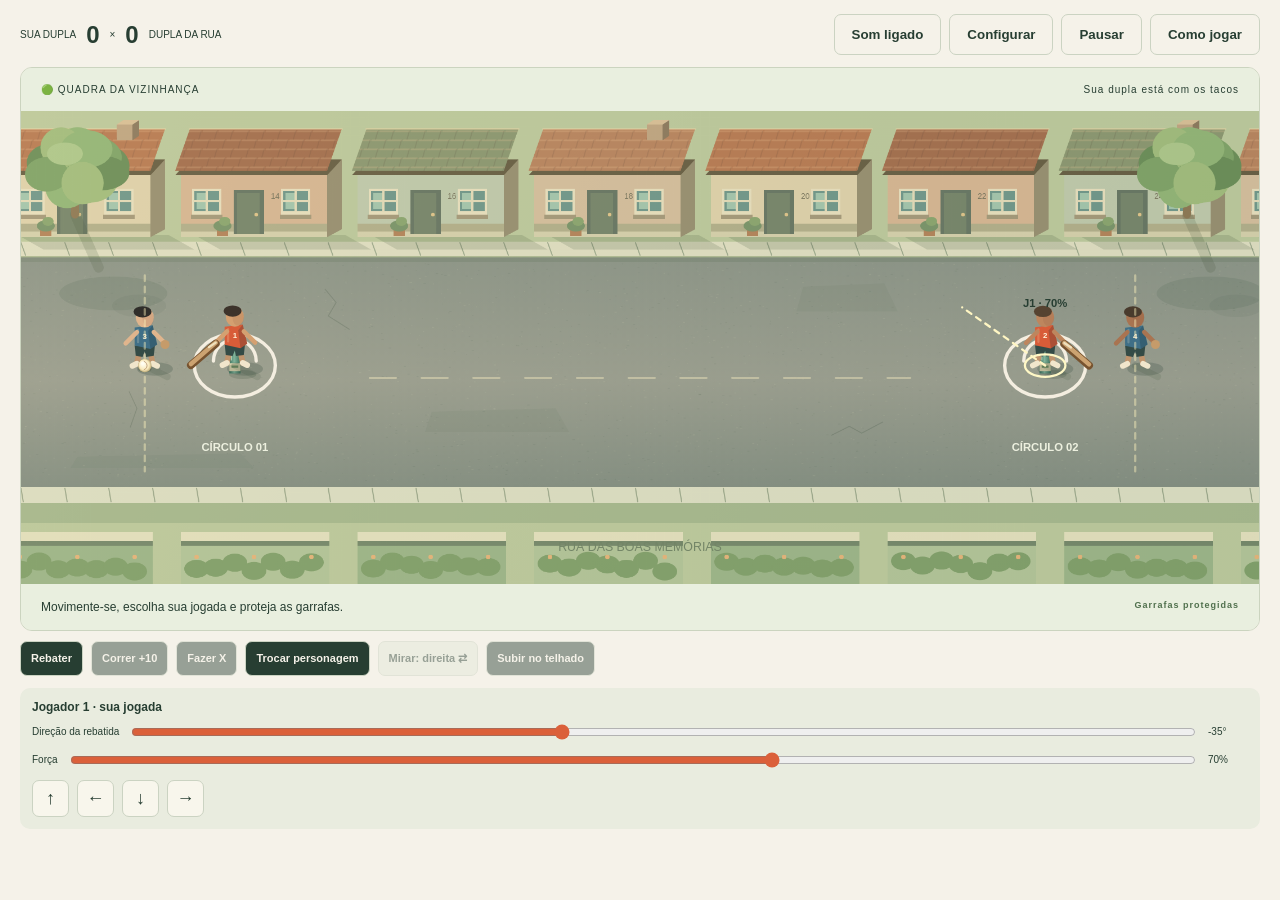
==== commit c274a4e0: "Add arcade sound effects with mute, volume and saved audio preferences" ====
--- a/games/taco/index.html
+++ b/games/taco/index.html
@@ -1,6 +1,6 @@
 <!doctype html>
 <html lang="pt-BR"><head><meta charset="utf-8"><meta name="viewport" content="width=device-width,initial-scale=1"><title>Taco de rua</title><link rel="stylesheet" href="../../style.css"></head>
 <body><header><a href="../../" target="_top">TACO <small>de rua</small></a><span>SOL NA RUA. JOGO NA MÃO.</span></header><main>
-<div class="game-toolbar"><div class="compact-score"><span id="teamLabel">SUA DUPLA</span> <b id="score">0</b><span>×</span><b id="enemyScore">0</b> <span id="enemyLabel">DUPLA DA RUA</span><div class="progress" hidden><i id="progress"></i></div></div><div><button id="settingsOpen">Configurar</button><button id="pause">Pausar</button><button id="help">Como jogar</button></div></div><section class="game"><div class="strip"><span>🟢 QUADRA DA VIZINHANÇA</span><span id="phase">Com os tacos</span></div><canvas id="field" width="1100" height="420" aria-label="Rua com dois círculos, garrafas, batedores e lançadores"></canvas><div class="strip bottom"><span id="message" role="status" aria-live="polite">A bola vem aí!</span><span id="danger">Garrafas protegidas</span></div></section>
+<div class="game-toolbar"><div class="compact-score"><span id="teamLabel">SUA DUPLA</span> <b id="score">0</b><span>×</span><b id="enemyScore">0</b> <span id="enemyLabel">DUPLA DA RUA</span><div class="progress" hidden><i id="progress"></i></div></div><div><button id="sound" aria-pressed="true">Som ligado</button><button id="settingsOpen">Configurar</button><button id="pause">Pausar</button><button id="help">Como jogar</button></div></div><section class="game"><div class="strip"><span>🟢 QUADRA DA VIZINHANÇA</span><span id="phase">Com os tacos</span></div><canvas id="field" width="1100" height="420" aria-label="Rua com dois círculos, garrafas, batedores e lançadores"></canvas><div class="strip bottom"><span id="message" role="status" aria-live="polite">A bola vem aí!</span><span id="danger">Garrafas protegidas</span></div></section>
 <section class="actions"><button id="hit">Rebater / lançar</button><button id="run">Correr +10</button><button id="cross">Fazer X</button><button id="switch">Trocar personagem</button><button id="aim">Alvo: direita ⇄</button><button id="climb">Subir no telhado</button></section><section id="localControls" hidden><div class="actions"><button id="p2hit">J2 · Lançar</button><button id="p2run">J2 · Correr</button><button id="p2cross">J2 · Fazer X</button><button id="p2switch">J2 · Trocar personagem</button><button id="p2climb">J2 · Subir no telhado</button><button id="p2aim">J2 · Alvo</button></div></section><section class="skill-controls"><div><b>Jogador 1 · sua jogada</b><label>Direção da rebatida <input id="angle1" type="range" min="-180" max="180" value="-35"><output id="angleValue1">-35°</output></label><label>Força <input id="power1" type="range" min="20" max="100" value="70"><output id="powerValue1">70%</output></label><div class="dpad" aria-label="Movimento do jogador 1"><button data-move="w">↑</button><button data-move="a">←</button><button data-move="s">↓</button><button data-move="d">→</button></div></div><div id="skill2" hidden><b>Jogador 2 · sua jogada</b><label>Direção da rebatida <input id="angle2" type="range" min="-180" max="180" value="35"><output id="angleValue2">35°</output></label><label>Força <input id="power2" type="range" min="20" max="100" value="70"><output id="powerValue2">70%</output></label><div class="dpad" aria-label="Movimento do jogador 2"><button data-move="arrowup">↑</button><button data-move="arrowleft">←</button><button data-move="arrowdown">↓</button><button data-move="arrowright">→</button></div></div></section><footer>FEITO DE MEMÓRIAS, ASFALTO E GARRAFAS.<span>01 — O CLÁSSICO DA RUA</span></footer>
-<dialog id="settings"><button id="settingsClose" aria-label="Fechar configurações">✕</button><h2>Sua partida</h2><section class="match-options"><label>Modo <select id="mode"><option value="solo">Contra o computador</option><option value="local">2 jogadores no mesmo aparelho</option></select></label><label>Sua dupla <select id="team"><option value="orange">Os irmãos · laranja</option><option value="blue">Turma do bairro · azul</option></select></label><label>Começar com <select id="startRole"><option value="bat">Os tacos</option><option value="ball">A bolinha</option></select></label></section><label id="mousePlayerLabel" hidden>Mouse controla <select id="mousePlayer"><option value="1">Jogador 1</option><option value="2">Jogador 2</option></select></label><button id="restart">Aplicar e começar nova partida</button></dialog><dialog id="result"><p class="eyebrow">FIM DE PARTIDA</p><h2 id="resultTitle"></h2><p id="resultScore"></p><p id="resultStats"></p><button id="rematch">Bora uma revanche!</button><button id="dismissResult">Ver a rua</button></dialog><dialog id="rules"><button id="close" aria-label="Fechar">✕</button><p class="eyebrow">AS REGRAS DA NOSSA RUA</p><h2>Bora jogar taco?</h2><p><b>Bolada não é rebatida:</b> acertar o jogador ou o taco do mesmo lado do lançador não libera corrida nem pontos. A defesa busca a bola e lança novamente. A rebatida precisa ser feita pelo batedor do lado contrário.</p><p><b>Lado da coleta:</b> rebatida do batedor da direita só pode ser recolhida pelo lançador da esquerda; rebatida da esquerda, só pelo lançador da direita. Vale no chão, no ar e no telhado, mesmo depois das corridas. Troque de personagem para controlar o lançador correto.</p><p><b>Pegar a bola:</b> bolas rápidas podem escapar das mãos e cair. Se a tentativa no ar falhar, não há vitória. Use os botões Subir/Descer para buscar no telhado; ficam disponíveis para a dupla lançadora quando existe uma bola no telhado.</p><p><b>Movimento livre:</b> J1 usa WASD e Q para alternar os dois personagens. J2 usa as setas e / para alternar. Fora do círculo, sua garrafa fica vulnerável. R (J1) ou L (J2) manda a dupla correr para os círculos opostos; você também pode mover cada personagem manualmente.</p><p><b>Rebatida:</b> escolha direção e força nos controles e aperte Espaço (J1) ou Enter (J2) quando a bola estiver perto do taco. A posição, a direção e a força mudam onde a bola cai.</p><p><b>Mouse no PC:</b> mova o cursor no campo para mirar a rebatida ou o lançamento. Clique esquerdo executa a jogada com a força escolhida; a rodinha para cima aumenta a força e para baixo diminui. Clique direito manda o personagem até um ponto. No modo local, escolha qual jogador usa o mouse. A mira da rebatida permite todas as direções.</p><p><b>Bolinha:</b> mova seu personagem até a bola para pegá-la. No PC, clique direito manda o personagem selecionado até um ponto. No toque, tocar no campo ajusta a mira com a bola na mão ou manda o personagem até um ponto sem a bola. Escolha uma garrafa com o botão de alvo ou mire livremente. Segure Espaço/Enter para carregar e solte para lançar. Os botões lançam usando a força escolhida.</p><p>Cada troca completa vale 10 pontos. Aos 100, X (J1) ou K (J2) leva os tacos ao meio. Se a bola ficar no telhado, a corrida continua até 100 pontos. A dupla da bola usa C (J1), M (J2) ou o botão para subir, recuperar e depois descer. Não pode lançar de cima do telhado. Pegar uma rebatida no ar, antes do primeiro toque no chão, dá vitória à dupla da bola. Depois de pegar a bola, o lançador pode recuar, mas não avançar além da linha de coleta. Uma nova rebatida permite buscar a bola mais à frente. P pausa. O modo e a dupla escolhidos são aplicados em “Nova partida”.</p><button id="play">Entendi, bora!</button></dialog><script src="../../visuals.js"></script><script src="../../game.js"></script></main></body></html>
+<dialog id="settings"><button id="settingsClose" aria-label="Fechar configurações">✕</button><h2>Sua partida</h2><section class="match-options"><label>Modo <select id="mode"><option value="solo">Contra o computador</option><option value="local">2 jogadores no mesmo aparelho</option></select></label><label>Sua dupla <select id="team"><option value="orange">Os irmãos · laranja</option><option value="blue">Turma do bairro · azul</option></select></label><label>Começar com <select id="startRole"><option value="bat">Os tacos</option><option value="ball">A bolinha</option></select></label></section><label id="mousePlayerLabel" hidden>Mouse controla <select id="mousePlayer"><option value="1">Jogador 1</option><option value="2">Jogador 2</option></select></label><label class="volume-control">Volume <input id="volume" type="range" min="0" max="100" value="45"><output id="volumeValue">45%</output></label><p class="audio-note">Efeitos sonoros ativados após seu primeiro clique ou tecla. O botão Som liga/desliga sem reiniciar a partida.</p><button id="restart">Aplicar e começar nova partida</button></dialog><dialog id="result"><p class="eyebrow">FIM DE PARTIDA</p><h2 id="resultTitle"></h2><p id="resultScore"></p><p id="resultStats"></p><button id="rematch">Bora uma revanche!</button><button id="dismissResult">Ver a rua</button></dialog><dialog id="rules"><button id="close" aria-label="Fechar">✕</button><p class="eyebrow">AS REGRAS DA NOSSA RUA</p><h2>Bora jogar taco?</h2><p><b>Bolada não é rebatida:</b> acertar o jogador ou o taco do mesmo lado do lançador não libera corrida nem pontos. A defesa busca a bola e lança novamente. A rebatida precisa ser feita pelo batedor do lado contrário.</p><p><b>Lado da coleta:</b> rebatida do batedor da direita só pode ser recolhida pelo lançador da esquerda; rebatida da esquerda, só pelo lançador da direita. Vale no chão, no ar e no telhado, mesmo depois das corridas. Troque de personagem para controlar o lançador correto.</p><p><b>Pegar a bola:</b> bolas rápidas podem escapar das mãos e cair. Se a tentativa no ar falhar, não há vitória. Use os botões Subir/Descer para buscar no telhado; ficam disponíveis para a dupla lançadora quando existe uma bola no telhado.</p><p><b>Movimento livre:</b> J1 usa WASD e Q para alternar os dois personagens. J2 usa as setas e / para alternar. Fora do círculo, sua garrafa fica vulnerável. R (J1) ou L (J2) manda a dupla correr para os círculos opostos; você também pode mover cada personagem manualmente.</p><p><b>Rebatida:</b> escolha direção e força nos controles e aperte Espaço (J1) ou Enter (J2) quando a bola estiver perto do taco. A posição, a direção e a força mudam onde a bola cai.</p><p><b>Mouse no PC:</b> mova o cursor no campo para mirar a rebatida ou o lançamento. Clique esquerdo executa a jogada com a força escolhida; a rodinha para cima aumenta a força e para baixo diminui. Clique direito manda o personagem até um ponto. No modo local, escolha qual jogador usa o mouse. A mira da rebatida permite todas as direções.</p><p><b>Bolinha:</b> mova seu personagem até a bola para pegá-la. No PC, clique direito manda o personagem selecionado até um ponto. No toque, tocar no campo ajusta a mira com a bola na mão ou manda o personagem até um ponto sem a bola. Escolha uma garrafa com o botão de alvo ou mire livremente. Segure Espaço/Enter para carregar e solte para lançar. Os botões lançam usando a força escolhida.</p><p>Cada troca completa vale 10 pontos. Aos 100, X (J1) ou K (J2) leva os tacos ao meio. Se a bola ficar no telhado, a corrida continua até 100 pontos. A dupla da bola usa C (J1), M (J2) ou o botão para subir, recuperar e depois descer. Não pode lançar de cima do telhado. Pegar uma rebatida no ar, antes do primeiro toque no chão, dá vitória à dupla da bola. Depois de pegar a bola, o lançador pode recuar, mas não avançar além da linha de coleta. Uma nova rebatida permite buscar a bola mais à frente. P pausa. O modo e a dupla escolhidos são aplicados em “Nova partida”.</p><button id="play">Entendi, bora!</button></dialog><script src="../../audio.js"></script><script src="../../visuals.js"></script><script src="../../game.js"></script></main></body></html>
--- a/style.css
+++ b/style.css
@@ -14,3 +14,5 @@
 .embedded header,.embedded .intro,.embedded footer{display:none}.embedded main{max-width:1500px;padding:18px 24px}.embedded .match-options{margin-top:0}.embedded .game{margin-top:12px}@media(max-width:650px){.embedded main{padding:14px}}
 /* Compact play screen: help and setup live in dialogs. */
 header,.intro,footer{display:none}main,.embedded main{max-width:1400px;padding:14px 20px}.game-toolbar{display:flex;align-items:center;justify-content:space-between;gap:12px;margin-bottom:12px}.game-toolbar>div:last-child{display:flex;gap:8px}.compact-score{display:flex;align-items:center;gap:10px;font-size:10px}.compact-score b{font-size:24px}.skill-controls{margin-top:12px;gap:12px}.skill-controls>div{padding:12px}.skill-controls label{margin-top:8px;font-size:10px}.dpad{margin-top:10px}.dpad button{padding:7px;min-width:37px}.actions{margin-top:10px;gap:8px}.actions button{padding:10px;font-size:11px}#localControls{padding:12px;margin-top:12px}.game-bottom{padding:10px}#settings .match-options{flex-direction:column;align-items:stretch}#settingsClose{float:right;border:0}#settings #mousePlayerLabel{display:flex;gap:8px;align-items:center;margin:16px 0}#settings #mousePlayerLabel[hidden]{display:none}#rules{max-height:85dvh;overflow:auto}#close{position:sticky;top:0;background:var(--paper)}button:disabled{opacity:.45;cursor:default}@media(max-width:650px){main,.embedded main{padding:10px}.game-toolbar{flex-wrap:wrap}.game-toolbar>div:last-child{margin-left:auto}.game-toolbar button{font-size:10px;padding:9px}.compact-score{font-size:8px}.skill-controls{gap:8px}.skill-controls>div{padding:10px}.skill-controls input{min-width:60px}.actions button{min-width:85px}#danger{font-size:8px}}
+
+.volume-control{display:flex;align-items:center;gap:10px;margin:18px 0;font-size:13px}.volume-control input{flex:1;accent-color:var(--orange)}.audio-note{font-size:11px;color:#75816e}#sound[aria-pressed="false"]{opacity:.6}
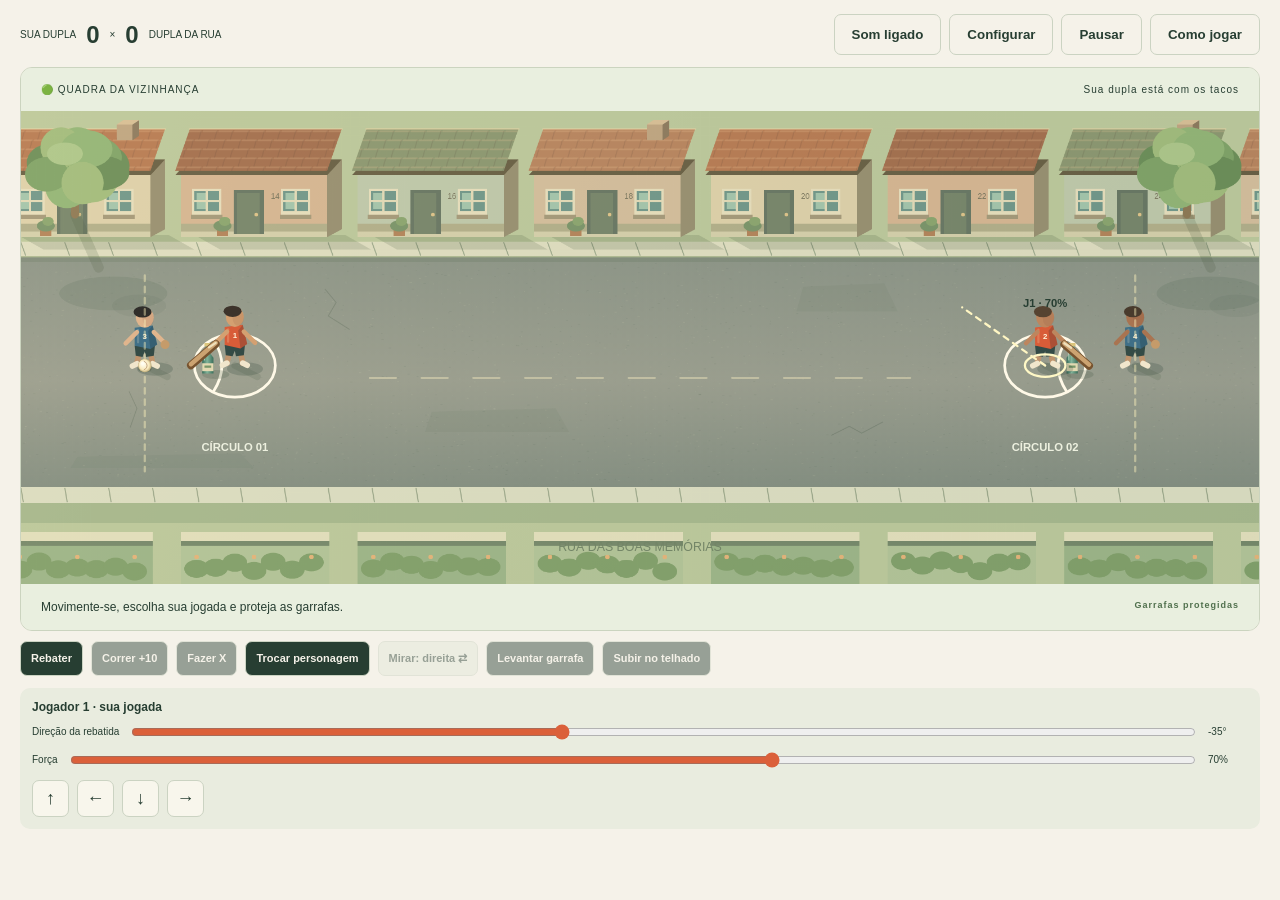
==== commit eb8c714a: "Add mirrored chalk bases, accidental bottle restoration and Xbox controls" ====
--- a/games/taco/index.html
+++ b/games/taco/index.html
@@ -2,5 +2,5 @@
 <html lang="pt-BR"><head><meta charset="utf-8"><meta name="viewport" content="width=device-width,initial-scale=1"><title>Taco de rua</title><link rel="stylesheet" href="../../style.css"></head>
 <body><header><a href="../../" target="_top">TACO <small>de rua</small></a><span>SOL NA RUA. JOGO NA MÃO.</span></header><main>
 <div class="game-toolbar"><div class="compact-score"><span id="teamLabel">SUA DUPLA</span> <b id="score">0</b><span>×</span><b id="enemyScore">0</b> <span id="enemyLabel">DUPLA DA RUA</span><div class="progress" hidden><i id="progress"></i></div></div><div><button id="sound" aria-pressed="true">Som ligado</button><button id="settingsOpen">Configurar</button><button id="pause">Pausar</button><button id="help">Como jogar</button></div></div><section class="game"><div class="strip"><span>🟢 QUADRA DA VIZINHANÇA</span><span id="phase">Com os tacos</span></div><canvas id="field" width="1100" height="420" aria-label="Rua com dois círculos, garrafas, batedores e lançadores"></canvas><div class="strip bottom"><span id="message" role="status" aria-live="polite">A bola vem aí!</span><span id="danger">Garrafas protegidas</span></div></section>
-<section class="actions"><button id="hit">Rebater / lançar</button><button id="run">Correr +10</button><button id="cross">Fazer X</button><button id="switch">Trocar personagem</button><button id="aim">Alvo: direita ⇄</button><button id="climb">Subir no telhado</button></section><section id="localControls" hidden><div class="actions"><button id="p2hit">J2 · Lançar</button><button id="p2run">J2 · Correr</button><button id="p2cross">J2 · Fazer X</button><button id="p2switch">J2 · Trocar personagem</button><button id="p2climb">J2 · Subir no telhado</button><button id="p2aim">J2 · Alvo</button></div></section><section class="skill-controls"><div><b>Jogador 1 · sua jogada</b><label>Direção da rebatida <input id="angle1" type="range" min="-180" max="180" value="-35"><output id="angleValue1">-35°</output></label><label>Força <input id="power1" type="range" min="20" max="100" value="70"><output id="powerValue1">70%</output></label><div class="dpad" aria-label="Movimento do jogador 1"><button data-move="w">↑</button><button data-move="a">←</button><button data-move="s">↓</button><button data-move="d">→</button></div></div><div id="skill2" hidden><b>Jogador 2 · sua jogada</b><label>Direção da rebatida <input id="angle2" type="range" min="-180" max="180" value="35"><output id="angleValue2">35°</output></label><label>Força <input id="power2" type="range" min="20" max="100" value="70"><output id="powerValue2">70%</output></label><div class="dpad" aria-label="Movimento do jogador 2"><button data-move="arrowup">↑</button><button data-move="arrowleft">←</button><button data-move="arrowdown">↓</button><button data-move="arrowright">→</button></div></div></section><footer>FEITO DE MEMÓRIAS, ASFALTO E GARRAFAS.<span>01 — O CLÁSSICO DA RUA</span></footer>
-<dialog id="settings"><button id="settingsClose" aria-label="Fechar configurações">✕</button><h2>Sua partida</h2><section class="match-options"><label>Modo <select id="mode"><option value="solo">Contra o computador</option><option value="local">2 jogadores no mesmo aparelho</option></select></label><label>Sua dupla <select id="team"><option value="orange">Os irmãos · laranja</option><option value="blue">Turma do bairro · azul</option></select></label><label>Começar com <select id="startRole"><option value="bat">Os tacos</option><option value="ball">A bolinha</option></select></label></section><label id="mousePlayerLabel" hidden>Mouse controla <select id="mousePlayer"><option value="1">Jogador 1</option><option value="2">Jogador 2</option></select></label><label class="volume-control">Volume <input id="volume" type="range" min="0" max="100" value="45"><output id="volumeValue">45%</output></label><p class="audio-note">Efeitos sonoros ativados após seu primeiro clique ou tecla. O botão Som liga/desliga sem reiniciar a partida.</p><button id="restart">Aplicar e começar nova partida</button></dialog><dialog id="result"><p class="eyebrow">FIM DE PARTIDA</p><h2 id="resultTitle"></h2><p id="resultScore"></p><p id="resultStats"></p><button id="rematch">Bora uma revanche!</button><button id="dismissResult">Ver a rua</button></dialog><dialog id="rules"><button id="close" aria-label="Fechar">✕</button><p class="eyebrow">AS REGRAS DA NOSSA RUA</p><h2>Bora jogar taco?</h2><p><b>Bolada não é rebatida:</b> acertar o jogador ou o taco do mesmo lado do lançador não libera corrida nem pontos. A defesa busca a bola e lança novamente. A rebatida precisa ser feita pelo batedor do lado contrário.</p><p><b>Lado da coleta:</b> rebatida do batedor da direita só pode ser recolhida pelo lançador da esquerda; rebatida da esquerda, só pelo lançador da direita. Vale no chão, no ar e no telhado, mesmo depois das corridas. Troque de personagem para controlar o lançador correto.</p><p><b>Pegar a bola:</b> bolas rápidas podem escapar das mãos e cair. Se a tentativa no ar falhar, não há vitória. Use os botões Subir/Descer para buscar no telhado; ficam disponíveis para a dupla lançadora quando existe uma bola no telhado.</p><p><b>Movimento livre:</b> J1 usa WASD e Q para alternar os dois personagens. J2 usa as setas e / para alternar. Fora do círculo, sua garrafa fica vulnerável. R (J1) ou L (J2) manda a dupla correr para os círculos opostos; você também pode mover cada personagem manualmente.</p><p><b>Rebatida:</b> escolha direção e força nos controles e aperte Espaço (J1) ou Enter (J2) quando a bola estiver perto do taco. A posição, a direção e a força mudam onde a bola cai.</p><p><b>Mouse no PC:</b> mova o cursor no campo para mirar a rebatida ou o lançamento. Clique esquerdo executa a jogada com a força escolhida; a rodinha para cima aumenta a força e para baixo diminui. Clique direito manda o personagem até um ponto. No modo local, escolha qual jogador usa o mouse. A mira da rebatida permite todas as direções.</p><p><b>Bolinha:</b> mova seu personagem até a bola para pegá-la. No PC, clique direito manda o personagem selecionado até um ponto. No toque, tocar no campo ajusta a mira com a bola na mão ou manda o personagem até um ponto sem a bola. Escolha uma garrafa com o botão de alvo ou mire livremente. Segure Espaço/Enter para carregar e solte para lançar. Os botões lançam usando a força escolhida.</p><p>Cada troca completa vale 10 pontos. Aos 100, X (J1) ou K (J2) leva os tacos ao meio. Se a bola ficar no telhado, a corrida continua até 100 pontos. A dupla da bola usa C (J1), M (J2) ou o botão para subir, recuperar e depois descer. Não pode lançar de cima do telhado. Pegar uma rebatida no ar, antes do primeiro toque no chão, dá vitória à dupla da bola. Depois de pegar a bola, o lançador pode recuar, mas não avançar além da linha de coleta. Uma nova rebatida permite buscar a bola mais à frente. P pausa. O modo e a dupla escolhidos são aplicados em “Nova partida”.</p><button id="play">Entendi, bora!</button></dialog><script src="../../audio.js"></script><script src="../../visuals.js"></script><script src="../../game.js"></script></main></body></html>
+<section class="actions"><button id="hit">Rebater / lançar</button><button id="run">Correr +10</button><button id="cross">Fazer X</button><button id="switch">Trocar personagem</button><button id="aim">Alvo: direita ⇄</button><button id="restore">Levantar garrafa</button><button id="climb">Subir no telhado</button></section><section id="localControls" hidden><div class="actions"><button id="p2hit">J2 · Lançar</button><button id="p2run">J2 · Correr</button><button id="p2cross">J2 · Fazer X</button><button id="p2switch">J2 · Trocar personagem</button><button id="p2restore">J2 · Levantar garrafa</button><button id="p2climb">J2 · Subir no telhado</button><button id="p2aim">J2 · Alvo</button></div></section><section class="skill-controls"><div><b>Jogador 1 · sua jogada</b><label>Direção da rebatida <input id="angle1" type="range" min="-180" max="180" value="-35"><output id="angleValue1">-35°</output></label><label>Força <input id="power1" type="range" min="20" max="100" value="70"><output id="powerValue1">70%</output></label><div class="dpad" aria-label="Movimento do jogador 1"><button data-move="w">↑</button><button data-move="a">←</button><button data-move="s">↓</button><button data-move="d">→</button></div></div><div id="skill2" hidden><b>Jogador 2 · sua jogada</b><label>Direção da rebatida <input id="angle2" type="range" min="-180" max="180" value="35"><output id="angleValue2">35°</output></label><label>Força <input id="power2" type="range" min="20" max="100" value="70"><output id="powerValue2">70%</output></label><div class="dpad" aria-label="Movimento do jogador 2"><button data-move="arrowup">↑</button><button data-move="arrowleft">←</button><button data-move="arrowdown">↓</button><button data-move="arrowright">→</button></div></div></section><footer>FEITO DE MEMÓRIAS, ASFALTO E GARRAFAS.<span>01 — O CLÁSSICO DA RUA</span></footer>
+<dialog id="settings"><button id="settingsClose" aria-label="Fechar configurações">✕</button><h2>Sua partida</h2><section class="match-options"><label>Modo <select id="mode"><option value="solo">Contra o computador</option><option value="local">2 jogadores no mesmo aparelho</option></select></label><label>Sua dupla <select id="team"><option value="orange">Os irmãos · laranja</option><option value="blue">Turma do bairro · azul</option></select></label><label>Começar com <select id="startRole"><option value="bat">Os tacos</option><option value="ball">A bolinha</option></select></label></section><label id="mousePlayerLabel" hidden>Mouse controla <select id="mousePlayer"><option value="1">Jogador 1</option><option value="2">Jogador 2</option></select></label><label>Controle Xbox joga como <select id="padPlayer"><option value="2">Jogador 2 (modo local)</option><option value="1">Jogador 1</option></select></label><p id="gamepadStatus" role="status">Conecte o controle e aperte um botão nele.</p><label class="volume-control">Volume <input id="volume" type="range" min="0" max="100" value="45"><output id="volumeValue">45%</output></label><p class="audio-note">Efeitos sonoros ativados após seu primeiro clique ou tecla. O botão Som liga/desliga sem reiniciar a partida.</p><button id="restart">Aplicar e começar nova partida</button></dialog><dialog id="result"><p class="eyebrow">FIM DE PARTIDA</p><h2 id="resultTitle"></h2><p id="resultScore"></p><p id="resultStats"></p><button id="rematch">Bora uma revanche!</button><button id="dismissResult">Ver a rua</button></dialog><dialog id="rules"><button id="close" aria-label="Fechar">✕</button><p class="eyebrow">AS REGRAS DA NOSSA RUA</p><h2>Bora jogar taco?</h2><p><b>Controle Xbox USB:</b> conecte e aperte um botão. No modo local controla J2 por padrão (mude em Configurar); no solo controla J1. Analógico esquerdo move, direito mira. A rebate ou, segurando e soltando, lança; B troca personagem; X corre; Y levanta a garrafa caída do seu lado ou sobe/desce do telhado; direcional ↑ faz X; direcional ← muda alvo; LB/RB diminui/aumenta força; Menu pausa. Aperte um botão no jogo com o mouse primeiro para ativar o som.</p><p><b>Teclado J2:</b> setas movem, / troca personagem, Enter rebate/lança, L corre, K cruza tacos, M sobe/desce e O levanta a garrafa. J1 usa E para levantar.</p><p><b>Esbarrão:</b> pisar na garrafa pode derrubá-la sem trocar equipes. A corrida faz uma pausa para o lançador daquele lado ir levantá-la e voltar ao lugar. Use Levantar garrafa ou E/O. As marcas são de giz branco, com o arco interno atrás da garrafa.</p><p><b>Bolada não é rebatida:</b> acertar o jogador ou o taco do mesmo lado do lançador não libera corrida nem pontos. A defesa busca a bola e lança novamente. A rebatida precisa ser feita pelo batedor do lado contrário.</p><p><b>Lado da coleta:</b> rebatida do batedor da direita só pode ser recolhida pelo lançador da esquerda; rebatida da esquerda, só pelo lançador da direita. Vale no chão, no ar e no telhado, mesmo depois das corridas. Troque de personagem para controlar o lançador correto.</p><p><b>Pegar a bola:</b> bolas rápidas podem escapar das mãos e cair. Se a tentativa no ar falhar, não há vitória. Use os botões Subir/Descer para buscar no telhado; ficam disponíveis para a dupla lançadora quando existe uma bola no telhado.</p><p><b>Movimento livre:</b> J1 usa WASD e Q para alternar os dois personagens. J2 usa as setas e / para alternar. Fora do círculo, sua garrafa fica vulnerável. R (J1) ou L (J2) manda a dupla correr para os círculos opostos; você também pode mover cada personagem manualmente.</p><p><b>Rebatida:</b> escolha direção e força nos controles e aperte Espaço (J1) ou Enter (J2) quando a bola estiver perto do taco. A posição, a direção e a força mudam onde a bola cai.</p><p><b>Mouse no PC:</b> mova o cursor no campo para mirar a rebatida ou o lançamento. Clique esquerdo executa a jogada com a força escolhida; a rodinha para cima aumenta a força e para baixo diminui. Clique direito manda o personagem até um ponto. No modo local, escolha qual jogador usa o mouse. A mira da rebatida permite todas as direções.</p><p><b>Bolinha:</b> mova seu personagem até a bola para pegá-la. No PC, clique direito manda o personagem selecionado até um ponto. No toque, tocar no campo ajusta a mira com a bola na mão ou manda o personagem até um ponto sem a bola. Escolha uma garrafa com o botão de alvo ou mire livremente. Segure Espaço/Enter para carregar e solte para lançar. Os botões lançam usando a força escolhida.</p><p>Cada troca completa vale 10 pontos. Aos 100, X (J1) ou K (J2) leva os tacos ao meio. Se a bola ficar no telhado, a corrida continua até 100 pontos. A dupla da bola usa C (J1), M (J2) ou o botão para subir, recuperar e depois descer. Não pode lançar de cima do telhado. Pegar uma rebatida no ar, antes do primeiro toque no chão, dá vitória à dupla da bola. Depois de pegar a bola, o lançador pode recuar, mas não avançar além da linha de coleta. Uma nova rebatida permite buscar a bola mais à frente. P pausa. O modo e a dupla escolhidos são aplicados em “Nova partida”.</p><button id="play">Entendi, bora!</button></dialog><script src="../../audio.js"></script><script src="../../visuals.js"></script><script src="../../gamepad.js"></script><script src="../../game.js"></script></main></body></html>
